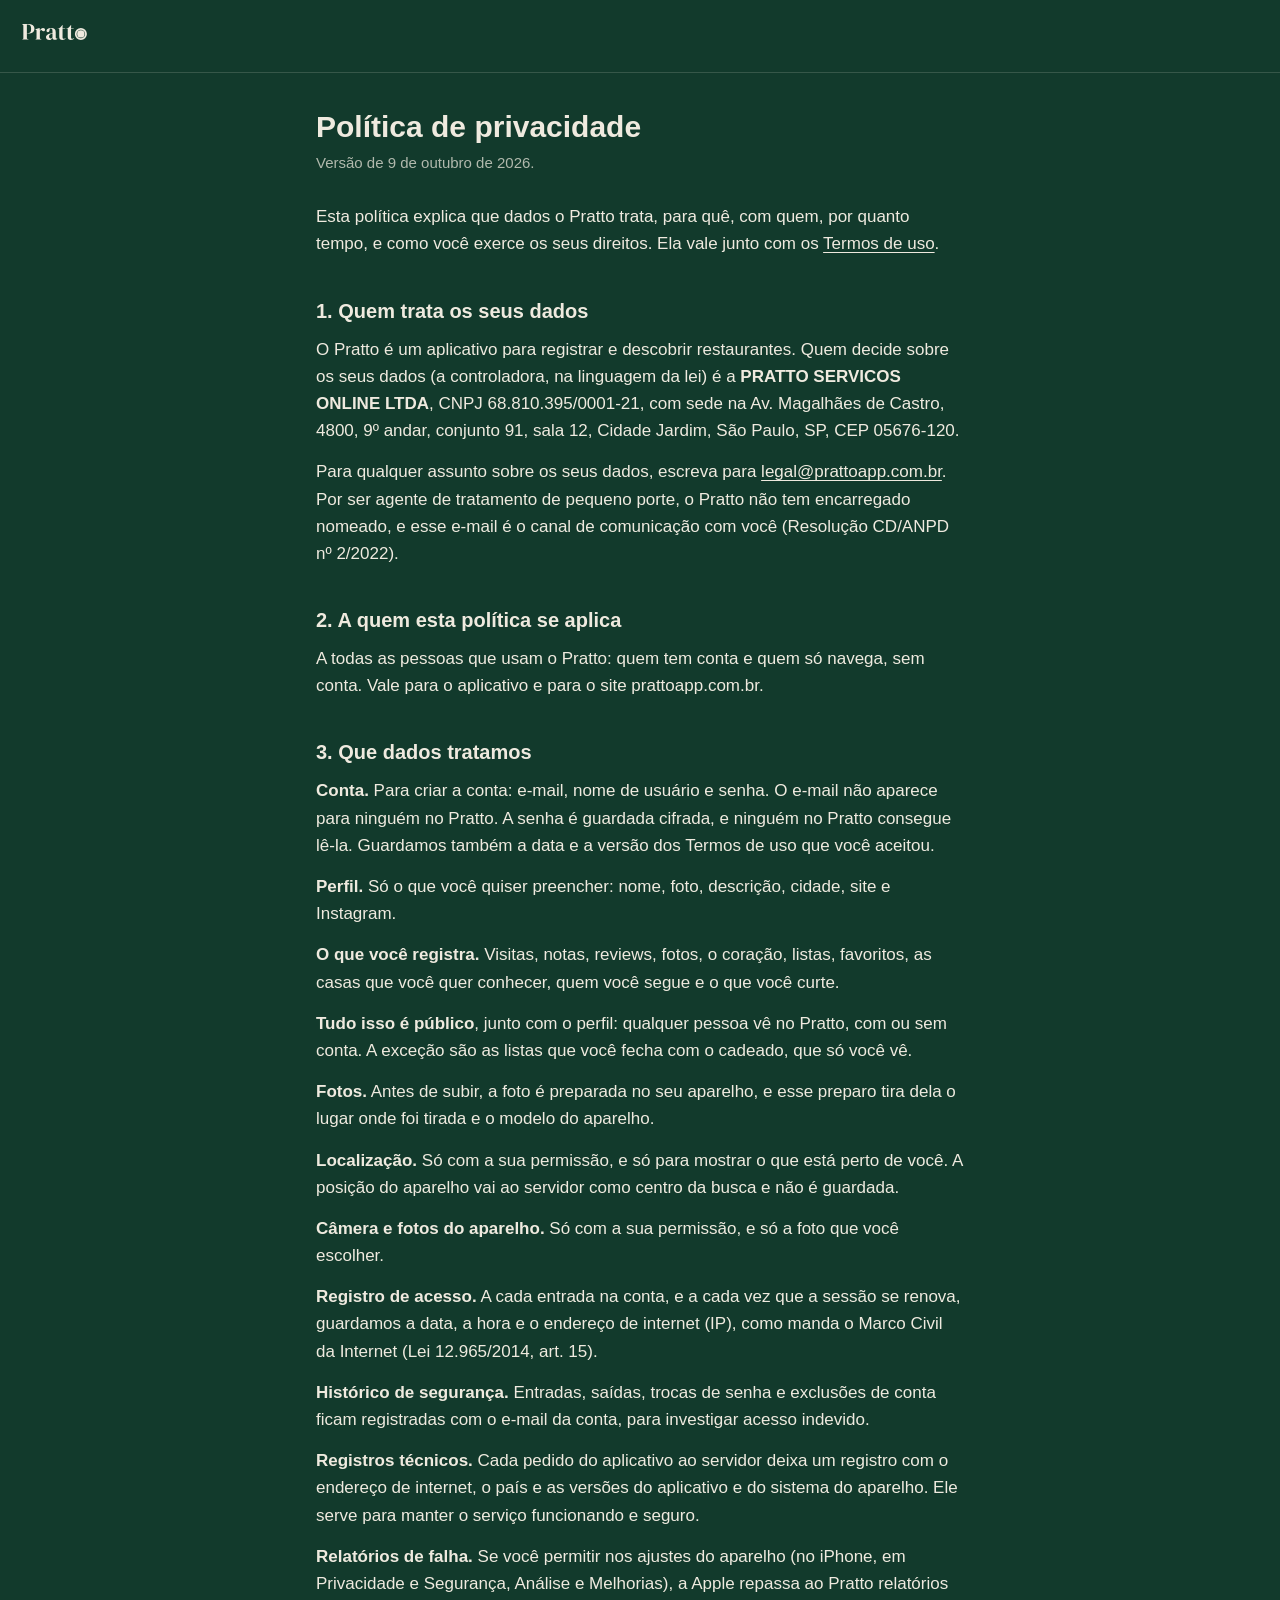
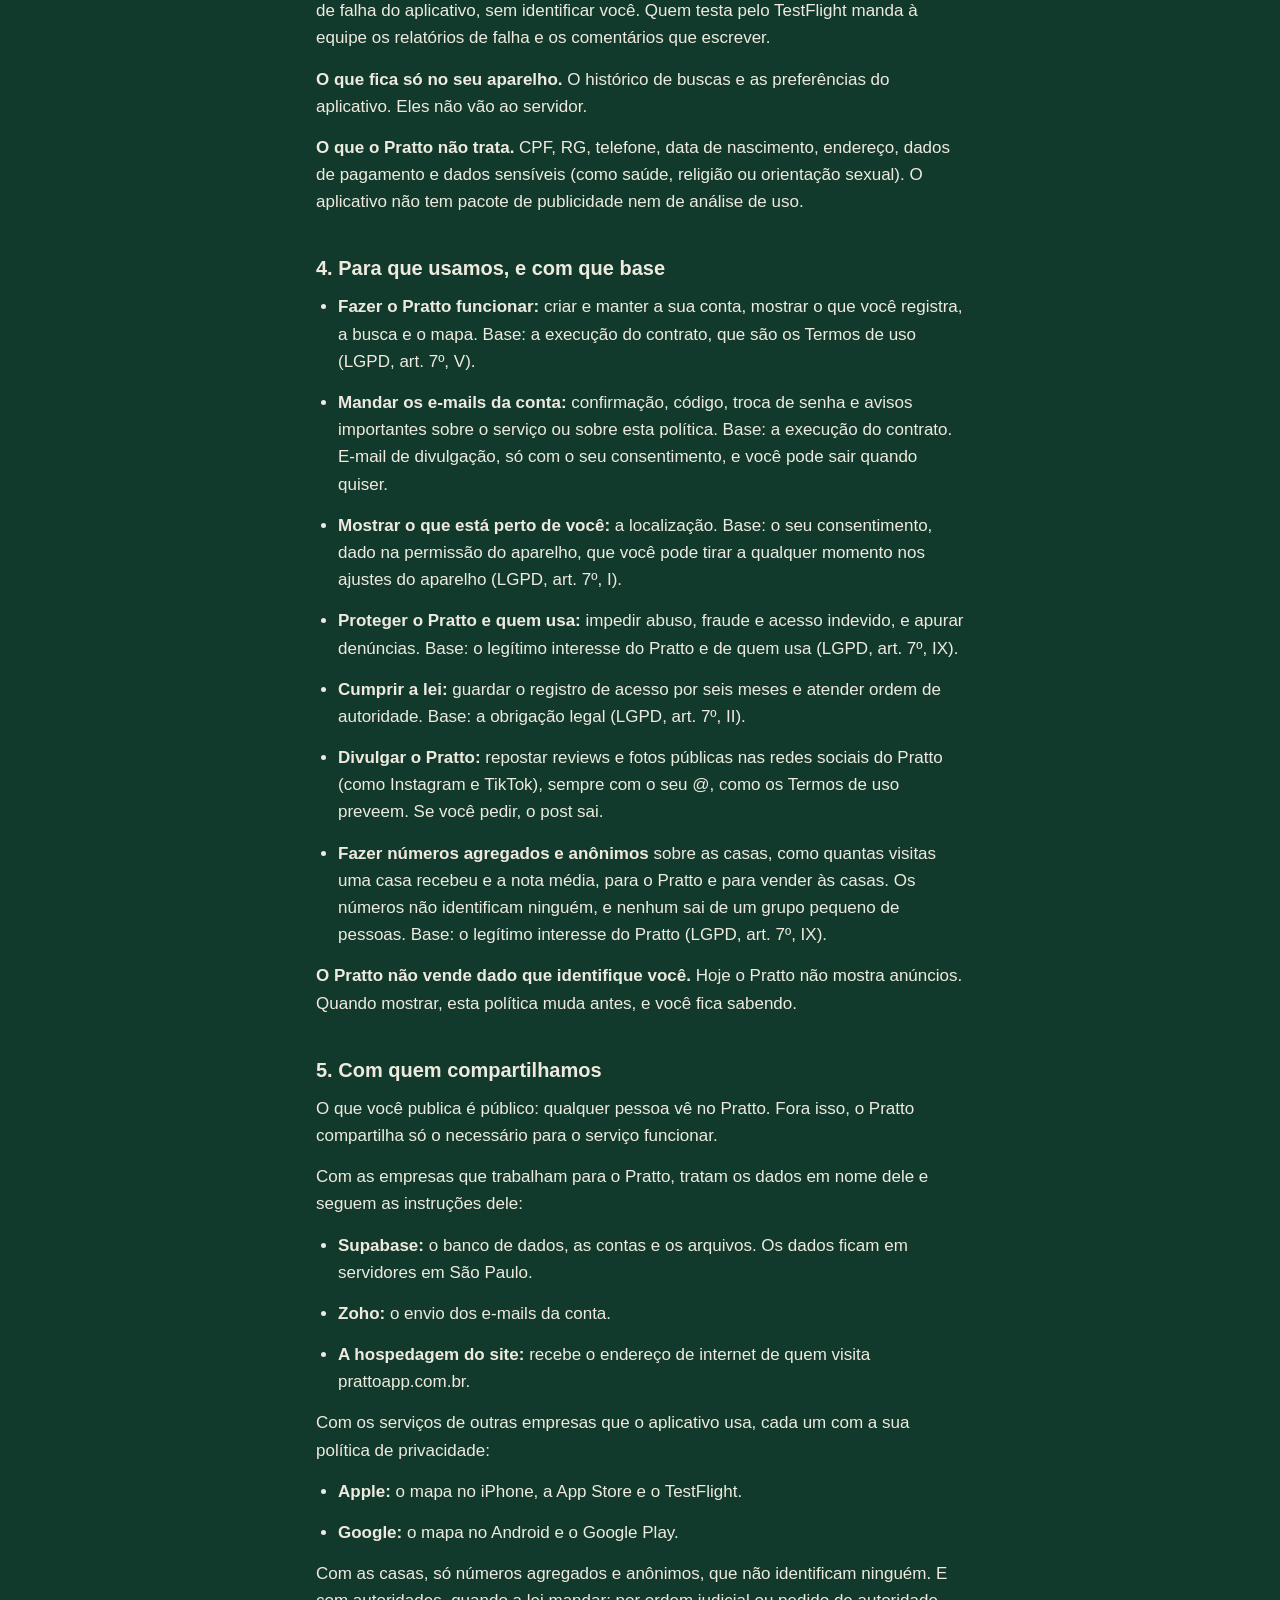
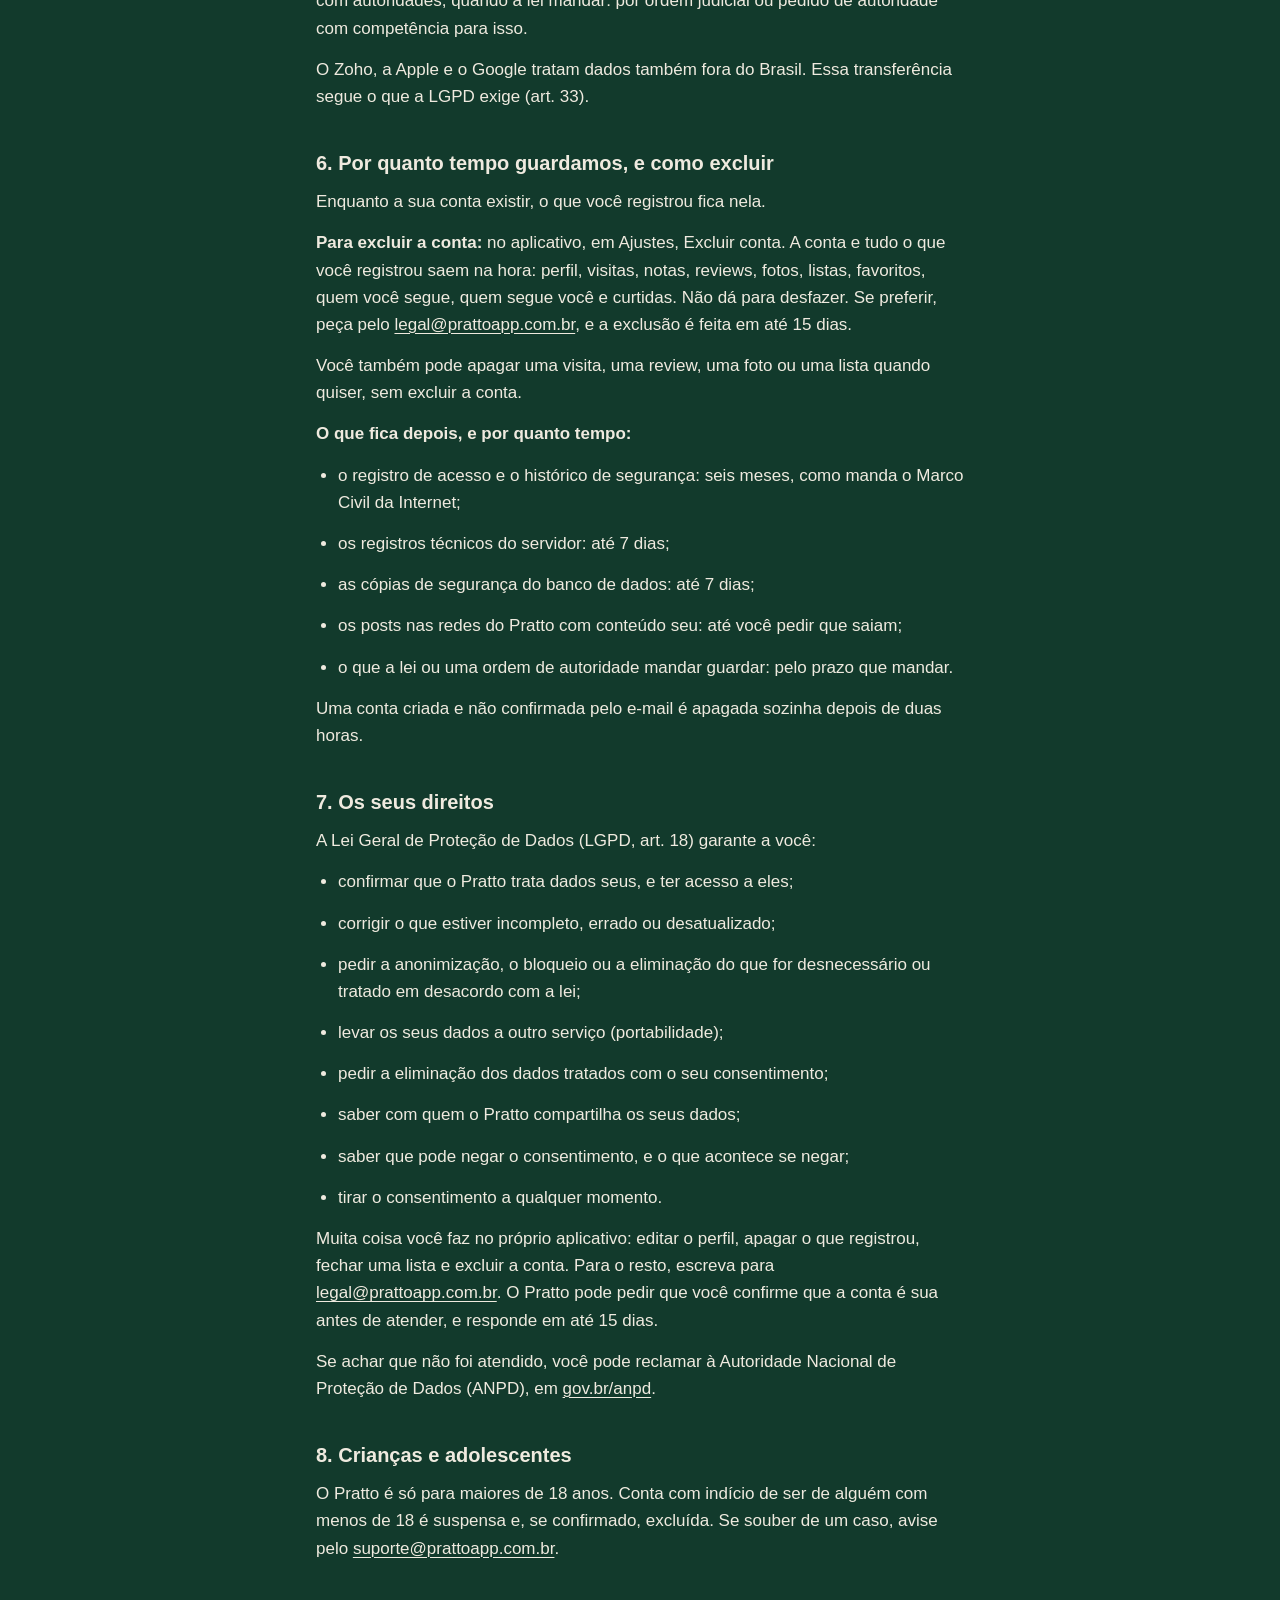
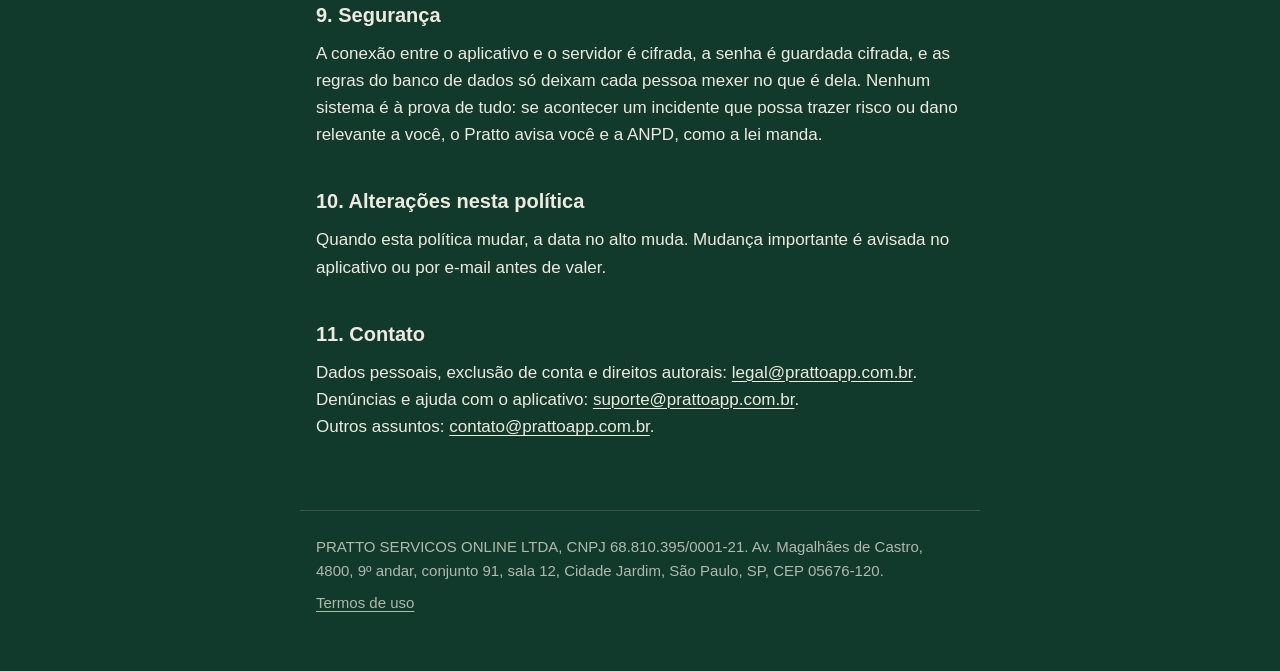
==== privacidade/index.html @ 233cfbfb "Publica o site do Pratto: o início, a política de privacidade e os termos de uso" ====
<!doctype html>
<html lang="pt-BR">
  <head>
    <meta charset="utf-8" />
    <meta name="viewport" content="width=device-width, initial-scale=1" />
    <title>Política de privacidade do Pratto</title>
    <meta name="description" content="Que dados o Pratto trata, para quê, com quem, por quanto tempo, e como você exerce os seus direitos." />
    <meta name="theme-color" content="#123a2c" />
    <link rel="icon" href="/icone.svg" type="image/svg+xml" />
    <link rel="apple-touch-icon" href="/icone-180.png" />
    <link rel="stylesheet" href="/estilo.css" />
  </head>
  <body>
    <header class="topo">
      <a href="/"><img src="/marca.svg" alt="Pratto" width="520" height="190" /></a>
    </header>

    <main class="texto">
      <h1>Política de privacidade</h1>
      <p class="versao">Versão de 9 de outubro de 2026.</p>

      <p>
        Esta política explica que dados o Pratto trata, para quê, com quem, por quanto tempo, e como você exerce os
        seus direitos. Ela vale junto com os <a href="/termos/">Termos de uso</a>.
      </p>

      <h2>1. Quem trata os seus dados</h2>
      <p>
        O Pratto é um aplicativo para registrar e descobrir restaurantes. Quem decide sobre os seus dados (a
        controladora, na linguagem da lei) é a <strong>PRATTO SERVICOS ONLINE LTDA</strong>, CNPJ 68.810.395/0001-21,
        com sede na Av. Magalhães de Castro, 4800, 9º andar, conjunto 91, sala 12, Cidade Jardim, São Paulo, SP, CEP
        05676-120.
      </p>
      <p>
        Para qualquer assunto sobre os seus dados, escreva para
        <a href="mailto:legal@prattoapp.com.br">legal@prattoapp.com.br</a>. Por ser agente de tratamento
        de pequeno porte, o Pratto não tem encarregado nomeado, e esse e-mail é o canal de comunicação com você
        (Resolução CD/ANPD nº 2/2022).
      </p>

      <h2>2. A quem esta política se aplica</h2>
      <p>
        A todas as pessoas que usam o Pratto: quem tem conta e quem só navega, sem conta. Vale para o aplicativo e
        para o site prattoapp.com.br.
      </p>

      <h2>3. Que dados tratamos</h2>
      <p>
        <strong>Conta.</strong> Para criar a conta: e-mail, nome de usuário e senha. O e-mail não aparece para ninguém
        no Pratto. A senha é guardada cifrada, e ninguém no Pratto consegue lê-la. Guardamos também a data e a versão
        dos Termos de uso que você aceitou.
      </p>
      <p>
        <strong>Perfil.</strong> Só o que você quiser preencher: nome, foto, descrição, cidade, site e Instagram.
      </p>
      <p>
        <strong>O que você registra.</strong> Visitas, notas, reviews, fotos, o coração, listas, favoritos, as casas
        que você quer conhecer, quem você segue e o que você curte.
      </p>
      <p>
        <strong>Tudo isso é público</strong>, junto com o perfil: qualquer pessoa vê no Pratto, com ou sem conta. A
        exceção são as listas que você fecha com o cadeado, que só você vê.
      </p>
      <p>
        <strong>Fotos.</strong> Antes de subir, a foto é preparada no seu aparelho, e esse preparo tira dela o lugar
        onde foi tirada e o modelo do aparelho.
      </p>
      <p>
        <strong>Localização.</strong> Só com a sua permissão, e só para mostrar o que está perto de você. A posição do
        aparelho vai ao servidor como centro da busca e não é guardada.
      </p>
      <p>
        <strong>Câmera e fotos do aparelho.</strong> Só com a sua permissão, e só a foto que você escolher.
      </p>
      <p>
        <strong>Registro de acesso.</strong> A cada entrada na conta, e a cada vez que a sessão se renova, guardamos a
        data, a hora e o endereço de internet (IP), como manda o Marco Civil da Internet (Lei 12.965/2014, art. 15).
      </p>
      <p>
        <strong>Histórico de segurança.</strong> Entradas, saídas, trocas de senha e exclusões de conta ficam
        registradas com o e-mail da conta, para investigar acesso indevido.
      </p>
      <p>
        <strong>Registros técnicos.</strong> Cada pedido do aplicativo ao servidor deixa um registro com o endereço de
        internet, o país e as versões do aplicativo e do sistema do aparelho. Ele serve para manter o serviço
        funcionando e seguro.
      </p>
      <p>
        <strong>Relatórios de falha.</strong> Se você permitir nos ajustes do aparelho (no iPhone, em Privacidade e
        Segurança, Análise e Melhorias), a Apple repassa ao Pratto relatórios de falha do aplicativo, sem identificar
        você. Quem testa pelo TestFlight manda à equipe os relatórios de falha e os comentários que escrever.
      </p>
      <p>
        <strong>O que fica só no seu aparelho.</strong> O histórico de buscas e as preferências do aplicativo. Eles
        não vão ao servidor.
      </p>
      <p>
        <strong>O que o Pratto não trata.</strong> CPF, RG, telefone, data de nascimento, endereço, dados de pagamento e
        dados sensíveis (como saúde, religião ou orientação sexual). O aplicativo não tem pacote de publicidade nem de
        análise de uso.
      </p>

      <h2>4. Para que usamos, e com que base</h2>
      <ul>
        <li>
          <strong>Fazer o Pratto funcionar:</strong> criar e manter a sua conta, mostrar o que você registra, a busca
          e o mapa. Base: a execução do contrato, que são os Termos de uso (LGPD, art. 7º, V).
        </li>
        <li>
          <strong>Mandar os e-mails da conta:</strong> confirmação, código, troca de senha e avisos importantes sobre
          o serviço ou sobre esta política. Base: a execução do contrato. E-mail de divulgação, só com o seu
          consentimento, e você pode sair quando quiser.
        </li>
        <li>
          <strong>Mostrar o que está perto de você:</strong> a localização. Base: o seu consentimento, dado na
          permissão do aparelho, que você pode tirar a qualquer momento nos ajustes do aparelho (LGPD, art. 7º, I).
        </li>
        <li>
          <strong>Proteger o Pratto e quem usa:</strong> impedir abuso, fraude e acesso indevido, e apurar denúncias.
          Base: o legítimo interesse do Pratto e de quem usa (LGPD, art. 7º, IX).
        </li>
        <li>
          <strong>Cumprir a lei:</strong> guardar o registro de acesso por seis meses e atender ordem de autoridade.
          Base: a obrigação legal (LGPD, art. 7º, II).
        </li>
        <li>
          <strong>Divulgar o Pratto:</strong> repostar reviews e fotos públicas nas redes sociais do Pratto (como
          Instagram e TikTok), sempre com o seu @, como os Termos de uso preveem. Se você pedir, o post sai.
        </li>
        <li>
          <strong>Fazer números agregados e anônimos</strong> sobre as casas, como quantas visitas uma casa recebeu e
          a nota média, para o Pratto e para vender às casas. Os números não identificam ninguém, e nenhum sai de um
          grupo pequeno de pessoas. Base: o legítimo interesse do Pratto (LGPD, art. 7º, IX).
        </li>
      </ul>
      <p>
        <strong>O Pratto não vende dado que identifique você.</strong> Hoje o Pratto não mostra anúncios. Quando
        mostrar, esta política muda antes, e você fica sabendo.
      </p>

      <h2>5. Com quem compartilhamos</h2>
      <p>
        O que você publica é público: qualquer pessoa vê no Pratto. Fora isso, o Pratto compartilha só o necessário
        para o serviço funcionar.
      </p>
      <p>Com as empresas que trabalham para o Pratto, tratam os dados em nome dele e seguem as instruções dele:</p>
      <ul>
        <li><strong>Supabase:</strong> o banco de dados, as contas e os arquivos. Os dados ficam em servidores em São Paulo.</li>
        <li><strong>Zoho:</strong> o envio dos e-mails da conta.</li>
        <li><strong>A hospedagem do site:</strong> recebe o endereço de internet de quem visita prattoapp.com.br.</li>
      </ul>
      <p>Com os serviços de outras empresas que o aplicativo usa, cada um com a sua política de privacidade:</p>
      <ul>
        <li><strong>Apple:</strong> o mapa no iPhone, a App Store e o TestFlight.</li>
        <li><strong>Google:</strong> o mapa no Android e o Google Play.</li>
      </ul>
      <p>
        Com as casas, só números agregados e anônimos, que não identificam ninguém. E com autoridades, quando a lei
        mandar: por ordem judicial ou pedido de autoridade com competência para isso.
      </p>
      <p>
        O Zoho, a Apple e o Google tratam dados também fora do Brasil. Essa transferência segue o que a LGPD exige
        (art. 33).
      </p>

      <h2>6. Por quanto tempo guardamos, e como excluir</h2>
      <p>Enquanto a sua conta existir, o que você registrou fica nela.</p>
      <p>
        <strong>Para excluir a conta:</strong> no aplicativo, em Ajustes, Excluir conta. A conta e tudo o que você
        registrou saem na hora: perfil, visitas, notas, reviews, fotos, listas, favoritos, quem você segue, quem segue
        você e curtidas. Não dá para desfazer. Se preferir, peça pelo
        <a href="mailto:legal@prattoapp.com.br">legal@prattoapp.com.br</a>, e a exclusão é feita em até 15
        dias.
      </p>
      <p>Você também pode apagar uma visita, uma review, uma foto ou uma lista quando quiser, sem excluir a conta.</p>
      <p><strong>O que fica depois, e por quanto tempo:</strong></p>
      <ul>
        <li>o registro de acesso e o histórico de segurança: seis meses, como manda o Marco Civil da Internet;</li>
        <li>os registros técnicos do servidor: até 7 dias;</li>
        <li>as cópias de segurança do banco de dados: até 7 dias;</li>
        <li>os posts nas redes do Pratto com conteúdo seu: até você pedir que saiam;</li>
        <li>o que a lei ou uma ordem de autoridade mandar guardar: pelo prazo que mandar.</li>
      </ul>
      <p>Uma conta criada e não confirmada pelo e-mail é apagada sozinha depois de duas horas.</p>

      <h2>7. Os seus direitos</h2>
      <p>A Lei Geral de Proteção de Dados (LGPD, art. 18) garante a você:</p>
      <ul>
        <li>confirmar que o Pratto trata dados seus, e ter acesso a eles;</li>
        <li>corrigir o que estiver incompleto, errado ou desatualizado;</li>
        <li>pedir a anonimização, o bloqueio ou a eliminação do que for desnecessário ou tratado em desacordo com a lei;</li>
        <li>levar os seus dados a outro serviço (portabilidade);</li>
        <li>pedir a eliminação dos dados tratados com o seu consentimento;</li>
        <li>saber com quem o Pratto compartilha os seus dados;</li>
        <li>saber que pode negar o consentimento, e o que acontece se negar;</li>
        <li>tirar o consentimento a qualquer momento.</li>
      </ul>
      <p>
        Muita coisa você faz no próprio aplicativo: editar o perfil, apagar o que registrou, fechar uma lista e excluir
        a conta. Para o resto, escreva para
        <a href="mailto:legal@prattoapp.com.br">legal@prattoapp.com.br</a>. O Pratto pode pedir que você
        confirme que a conta é sua antes de atender, e responde em até 15 dias.
      </p>
      <p>
        Se achar que não foi atendido, você pode reclamar à Autoridade Nacional de Proteção de Dados (ANPD), em
        <a href="https://www.gov.br/anpd">gov.br/anpd</a>.
      </p>

      <h2>8. Crianças e adolescentes</h2>
      <p>
        O Pratto é só para maiores de 18 anos. Conta com indício de ser de alguém com menos de 18 é suspensa e, se
        confirmado, excluída. Se souber de um caso, avise pelo
        <a href="mailto:suporte@prattoapp.com.br">suporte@prattoapp.com.br</a>.
      </p>

      <h2>9. Segurança</h2>
      <p>
        A conexão entre o aplicativo e o servidor é cifrada, a senha é guardada cifrada, e as regras do banco de dados
        só deixam cada pessoa mexer no que é dela. Nenhum sistema é à prova de tudo: se acontecer um incidente que
        possa trazer risco ou dano relevante a você, o Pratto avisa você e a ANPD, como a lei manda.
      </p>

      <h2>10. Alterações nesta política</h2>
      <p>
        Quando esta política mudar, a data no alto muda. Mudança importante é avisada no aplicativo ou por e-mail
        antes de valer.
      </p>

      <h2>11. Contato</h2>
      <p>
        Dados pessoais, exclusão de conta e direitos autorais:
        <a href="mailto:legal@prattoapp.com.br">legal@prattoapp.com.br</a>.<br />
        Denúncias e ajuda com o aplicativo: <a href="mailto:suporte@prattoapp.com.br">suporte@prattoapp.com.br</a>.<br />
        Outros assuntos: <a href="mailto:contato@prattoapp.com.br">contato@prattoapp.com.br</a>.
      </p>
    </main>

    <footer class="pe">
      <p>
        PRATTO SERVICOS ONLINE LTDA, CNPJ 68.810.395/0001-21. Av. Magalhães de Castro, 4800, 9º andar, conjunto 91,
        sala 12, Cidade Jardim, São Paulo, SP, CEP 05676-120.
      </p>
      <p><a href="/termos/">Termos de uso</a></p>
    </footer>
  </body>
</html>
---- estilo.css ----
/*
 * O SITE MÍNIMO DO PRATTO, desde 09/10: o início com "Em breve", a política
 * de privacidade e os termos de uso, que são os links que o app já mostra
 * (`lib/termos.ts`). Ele, às 10:23: "OK, faça, depois vamos fazer um
 * caprichado quando formos lançar".
 *
 * A CARA É A DA ABERTURA DO APP: o verde da marca no fundo, o creme no texto e
 * no logo, e a fonte do sistema, a mesma do app (`a-familia-de-texto-do-app`).
 * Creme sobre o verde dá 10:1, folga para texto corrido.
 */
:root {
  color-scheme: dark;
  --verde: #123a2c;
  --creme: #efeadf;
  --creme-suave: rgba(239, 234, 223, 0.72);
  --fio: rgba(239, 234, 223, 0.16);
}

* {
  box-sizing: border-box;
}

html {
  -webkit-text-size-adjust: 100%;
}

body {
  margin: 0;
  background: var(--verde);
  color: var(--creme);
  font: 17px/1.6 -apple-system, BlinkMacSystemFont, 'Segoe UI', Roboto, Helvetica, Arial, sans-serif;
}

a {
  color: inherit;
  text-decoration-thickness: 1px;
  text-underline-offset: 3px;
}

/* O topo das páginas de texto: só o logo, que leva ao início. */
.topo {
  padding: 18px 16px;
  border-bottom: 1px solid var(--fio);
}

.topo a {
  display: inline-block;
}

.topo img {
  display: block;
  width: auto;
  height: 28px;
}

.texto {
  max-width: 680px;
  margin: 0 auto;
  padding: 36px 16px 56px;
}

h1 {
  margin: 0 0 6px;
  font-size: 30px;
  line-height: 1.2;
}

.versao {
  margin: 0 0 28px;
  color: var(--creme-suave);
  font-size: 15px;
}

h2 {
  margin: 40px 0 12px;
  font-size: 20px;
  line-height: 1.3;
}

p,
li {
  margin: 0 0 14px;
}

ul {
  margin: 0 0 14px;
  padding-left: 22px;
}

.pe {
  max-width: 680px;
  margin: 0 auto;
  padding: 24px 16px 48px;
  border-top: 1px solid var(--fio);
  color: var(--creme-suave);
  font-size: 15px;
}

.pe p {
  margin: 0 0 8px;
}

/* O INÍCIO: o logo no meio da tela, como na abertura do app. */
.inicio {
  display: flex;
  flex-direction: column;
  align-items: center;
  justify-content: center;
  min-height: 100vh;
  min-height: 100svh;
  padding: 32px 16px 96px;
  text-align: center;
}

.inicio img {
  width: min(260px, 68vw);
  height: auto;
}

.inicio .em-breve {
  margin: 28px 0 0;
  font-size: 19px;
}

.inicio nav {
  position: absolute;
  right: 16px;
  bottom: 28px;
  left: 16px;
  color: var(--creme-suave);
  font-size: 15px;
}

.inicio nav a {
  margin: 0 10px;
}
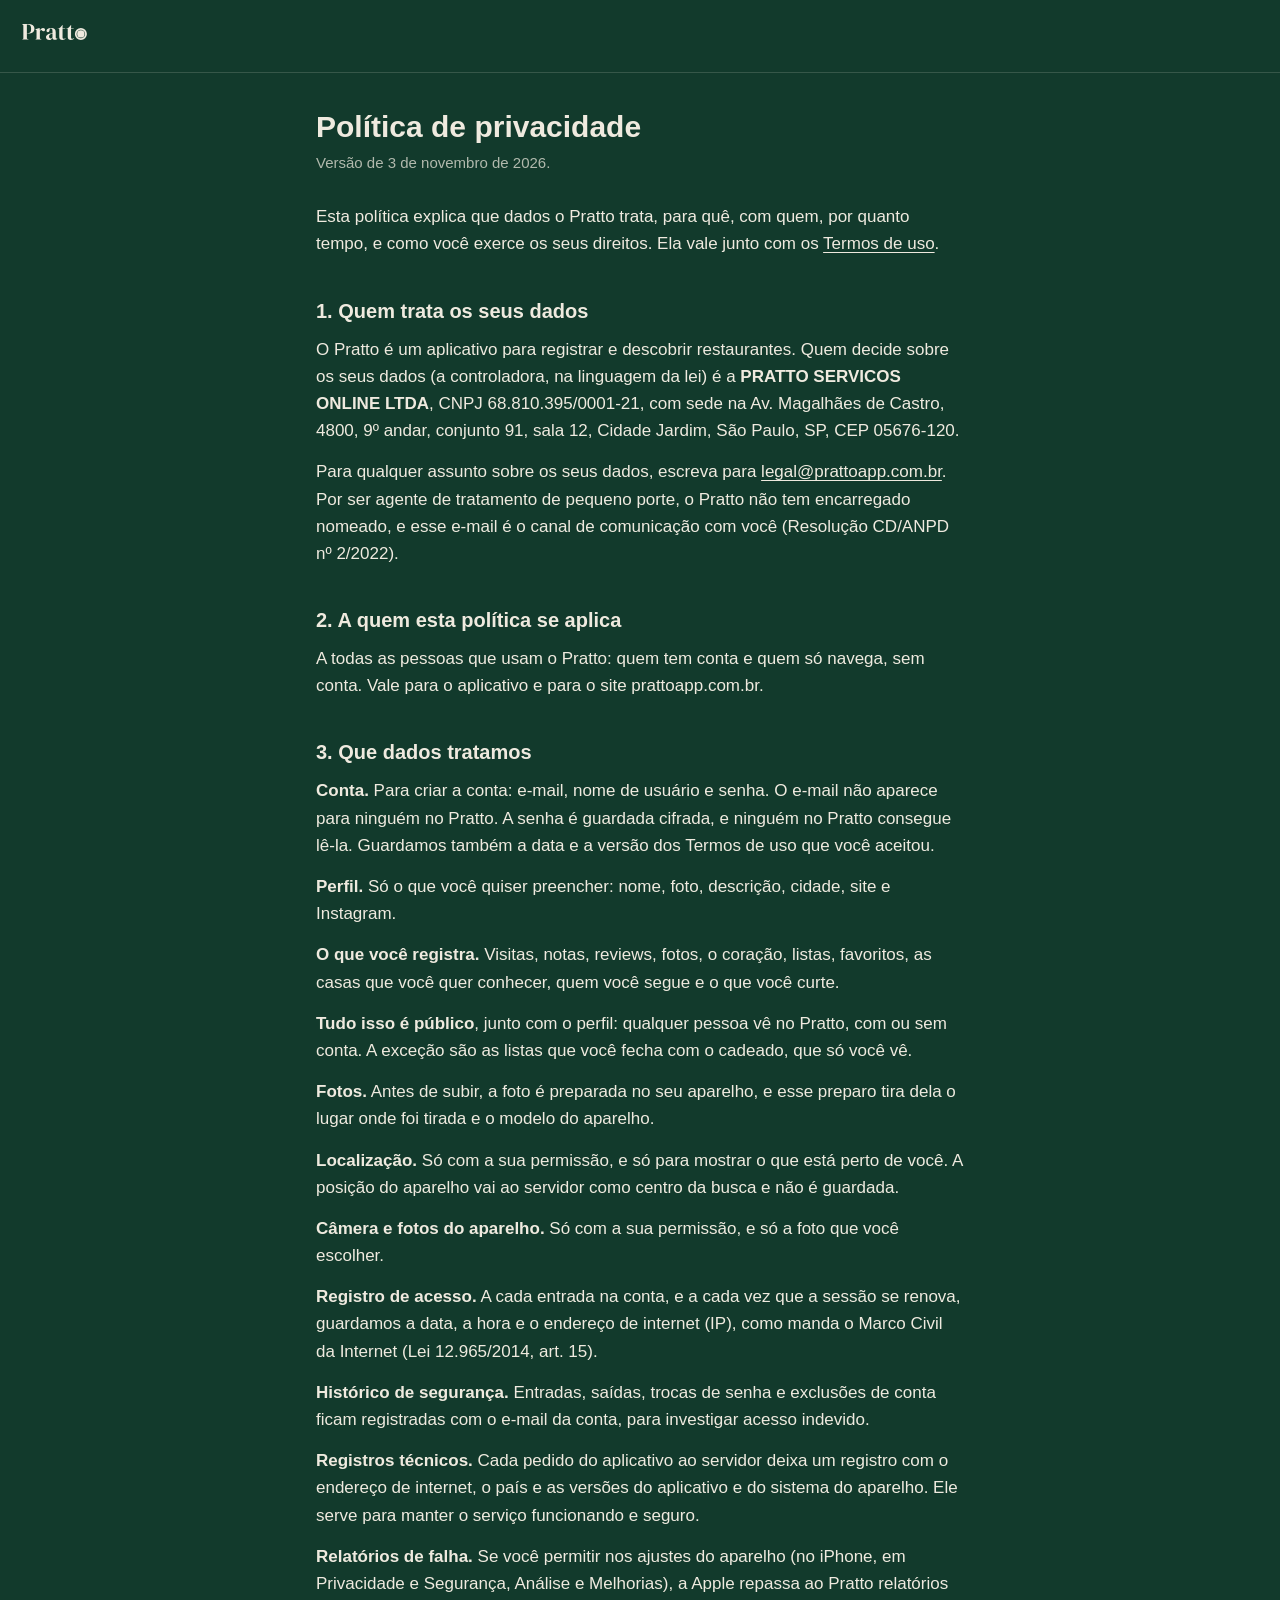
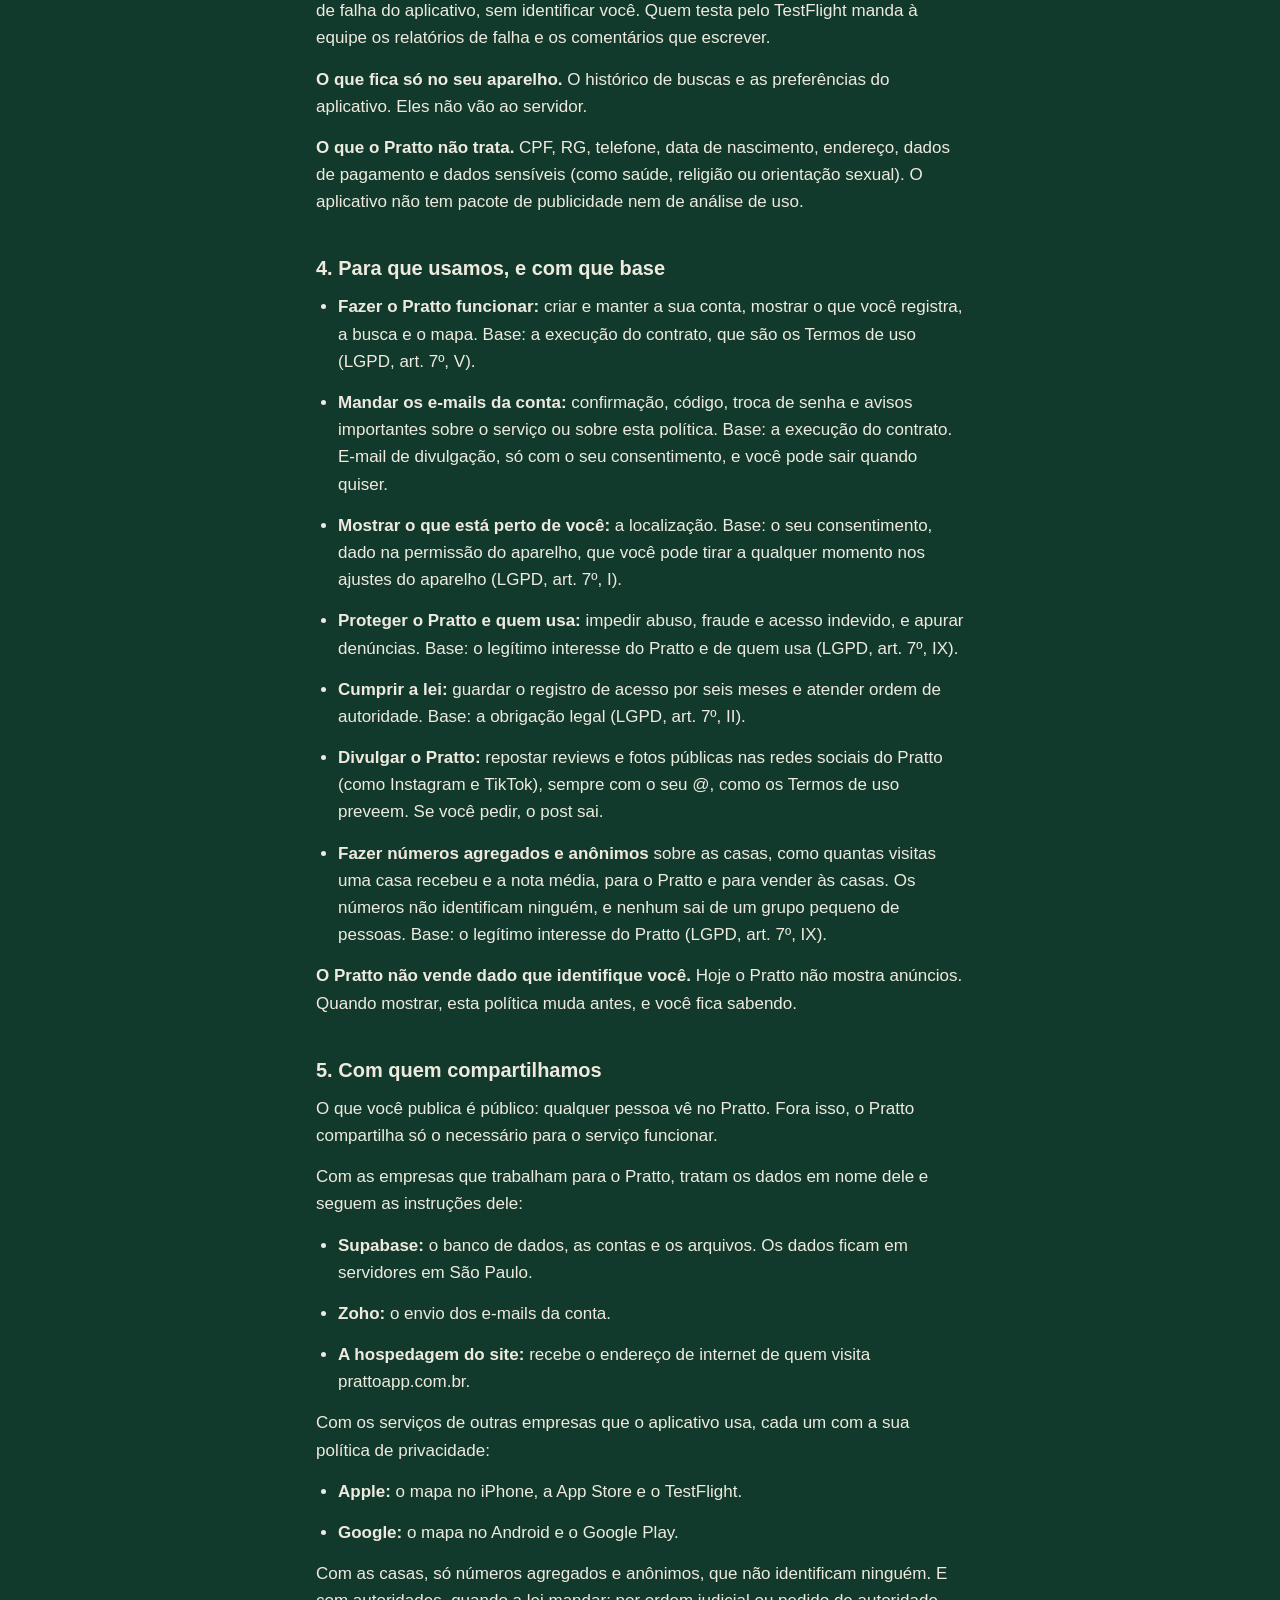
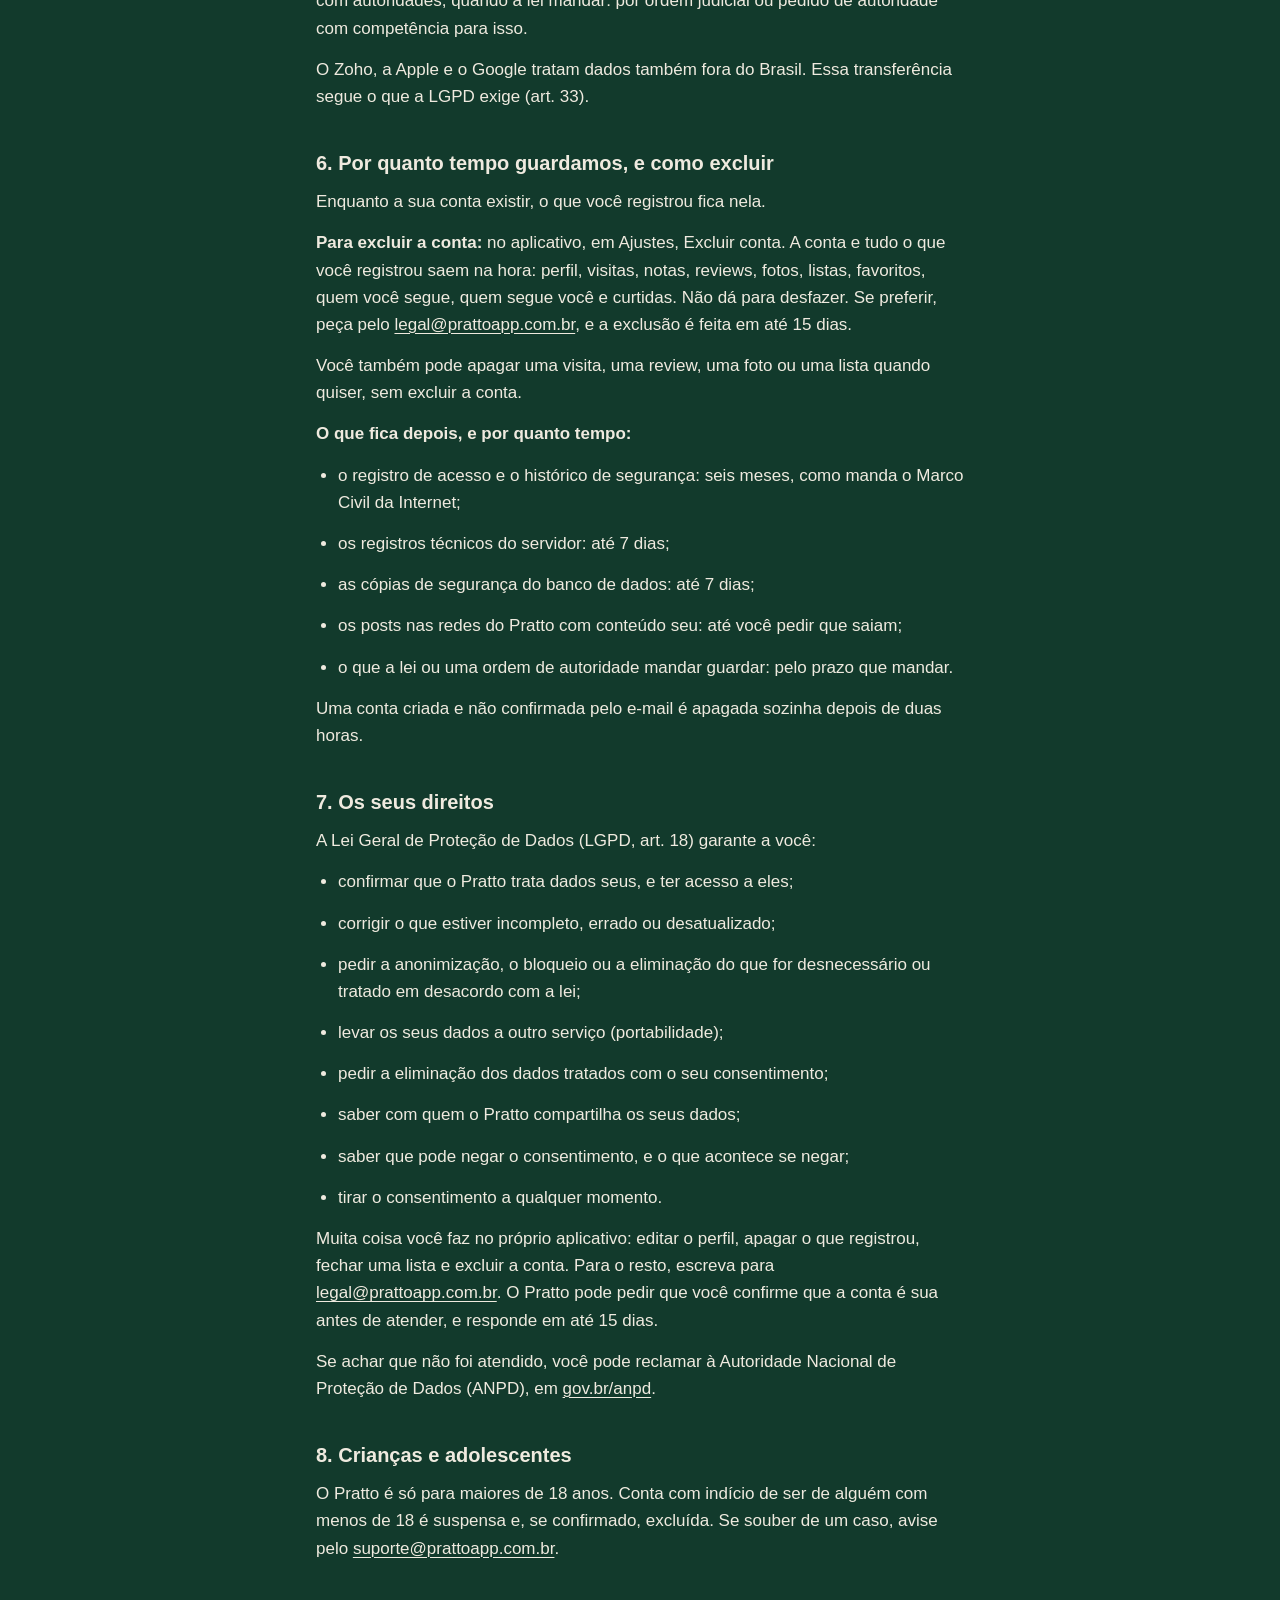
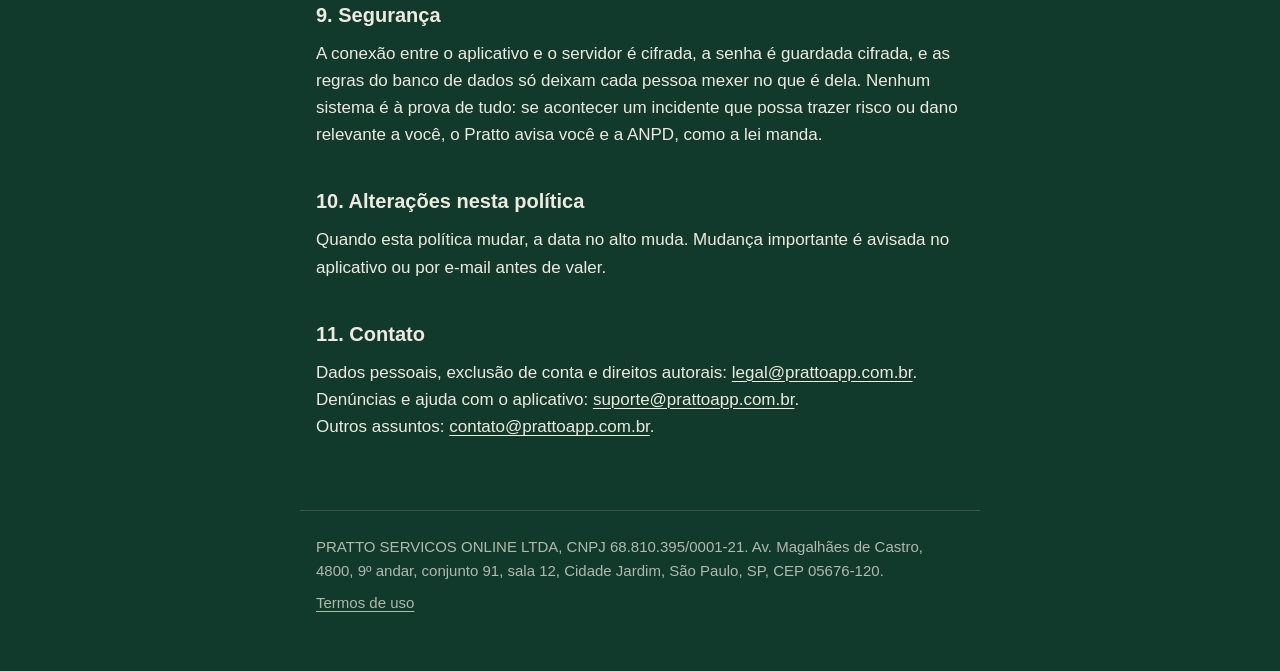
==== commit 21c73a38: "Versão de 3 de novembro de 2026 dos termos e da política" ====
--- a/privacidade/index.html
+++ b/privacidade/index.html
@@ -17,7 +17,7 @@
 
     <main class="texto">
       <h1>Política de privacidade</h1>
-      <p class="versao">Versão de 9 de outubro de 2026.</p>
+      <p class="versao">Versão de 3 de novembro de 2026.</p>
 
       <p>
         Esta política explica que dados o Pratto trata, para quê, com quem, por quanto tempo, e como você exerce os
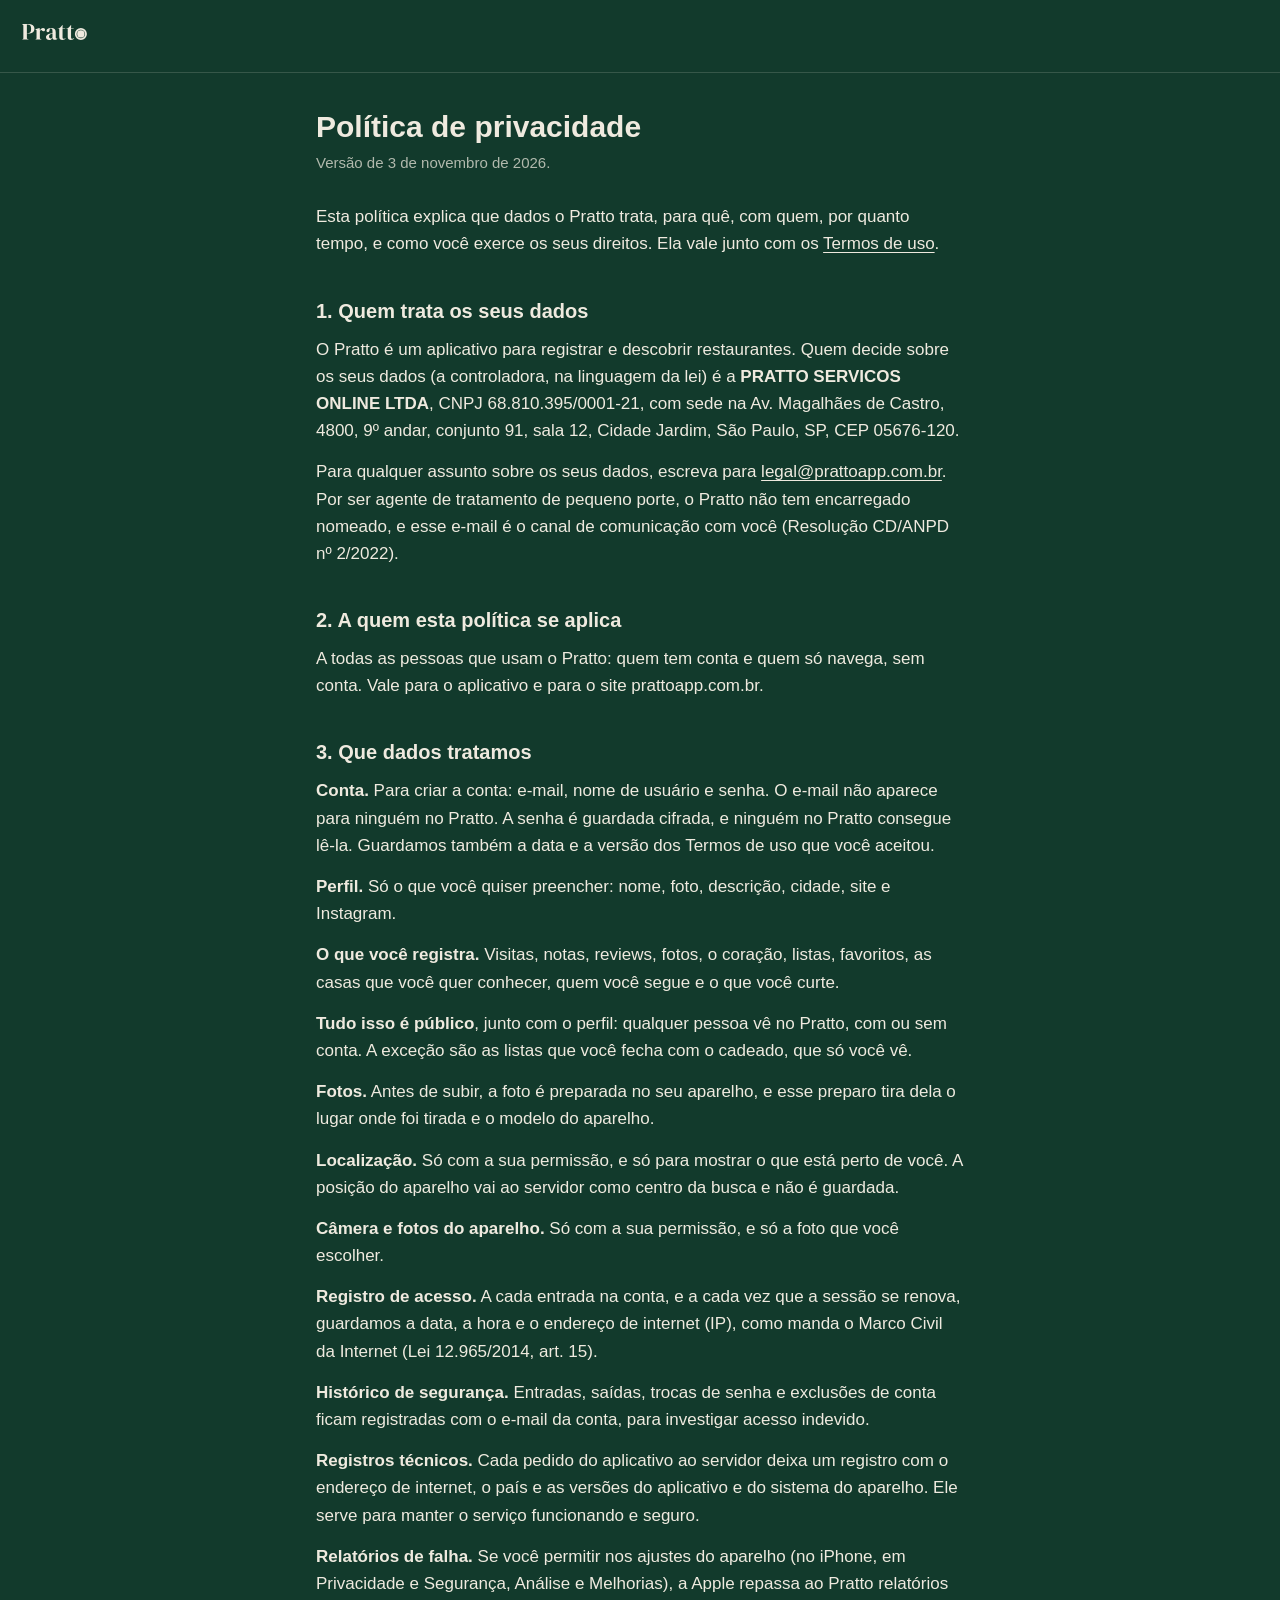
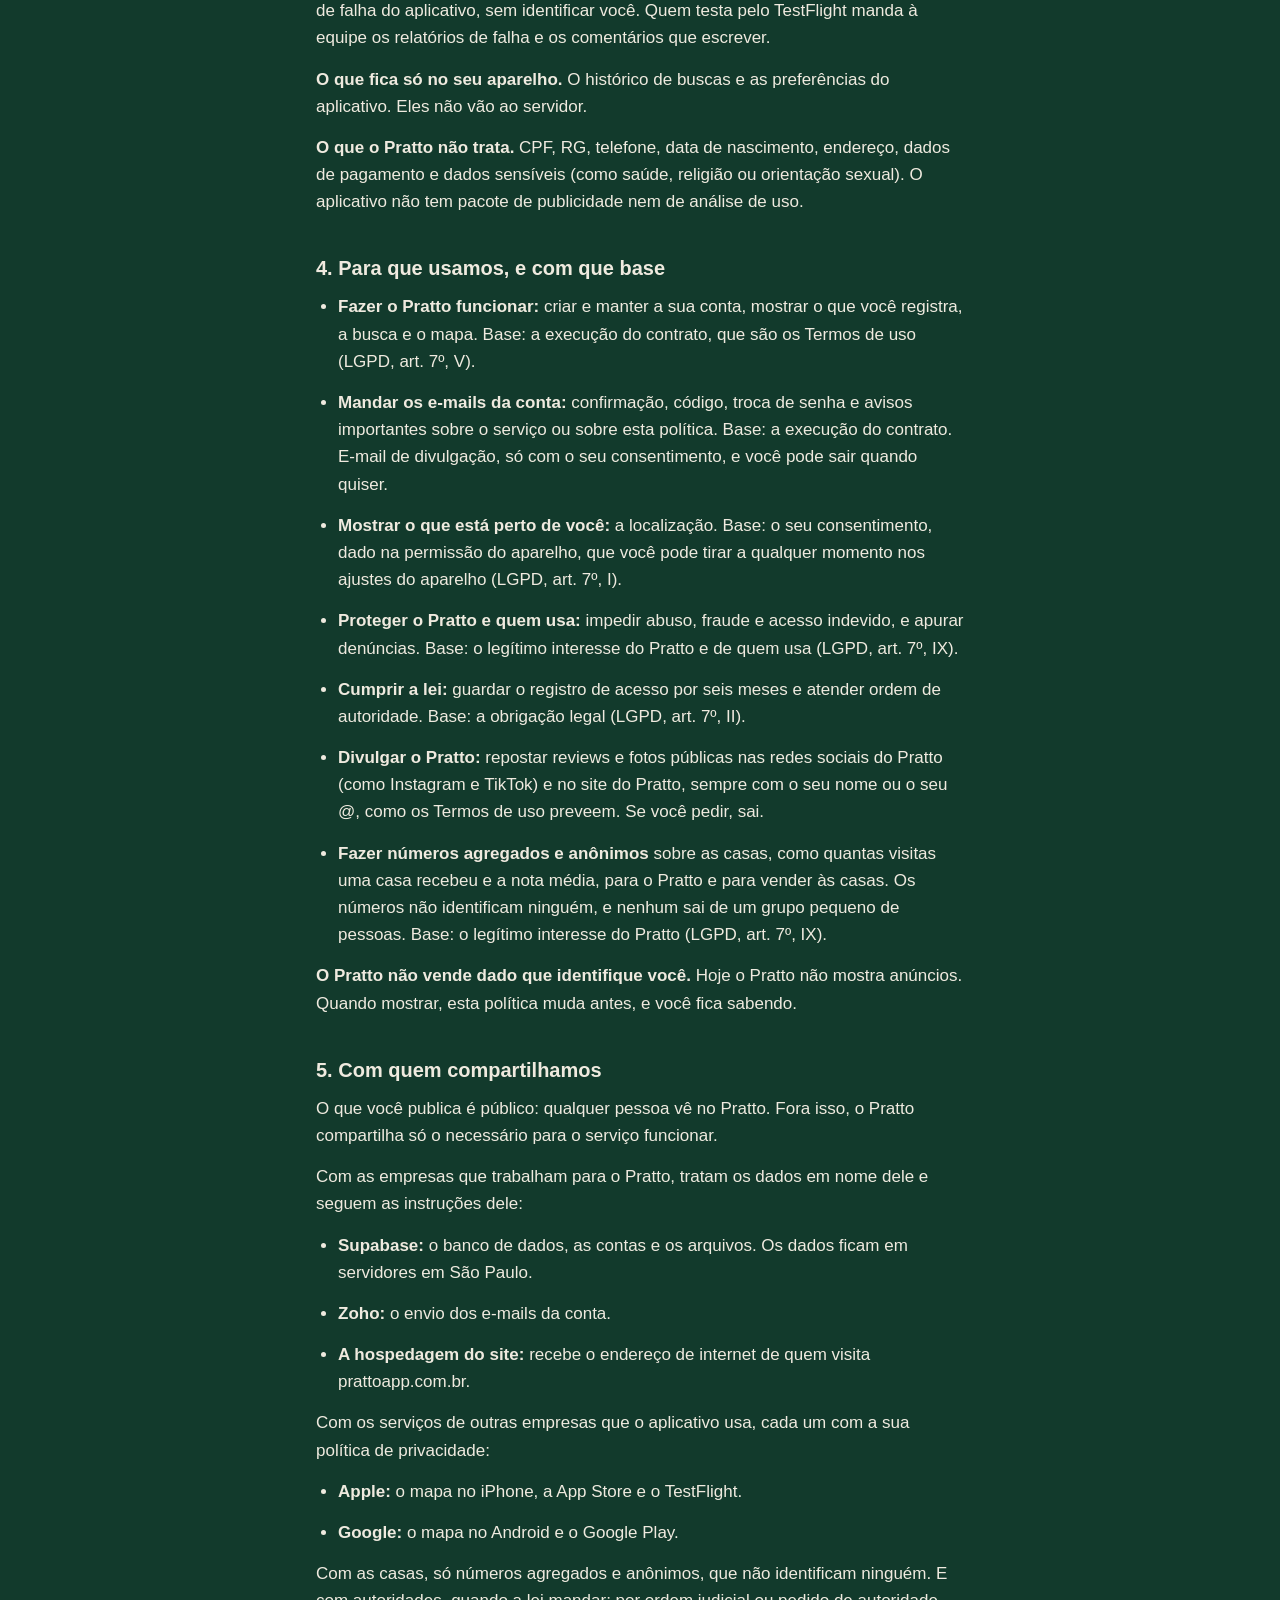
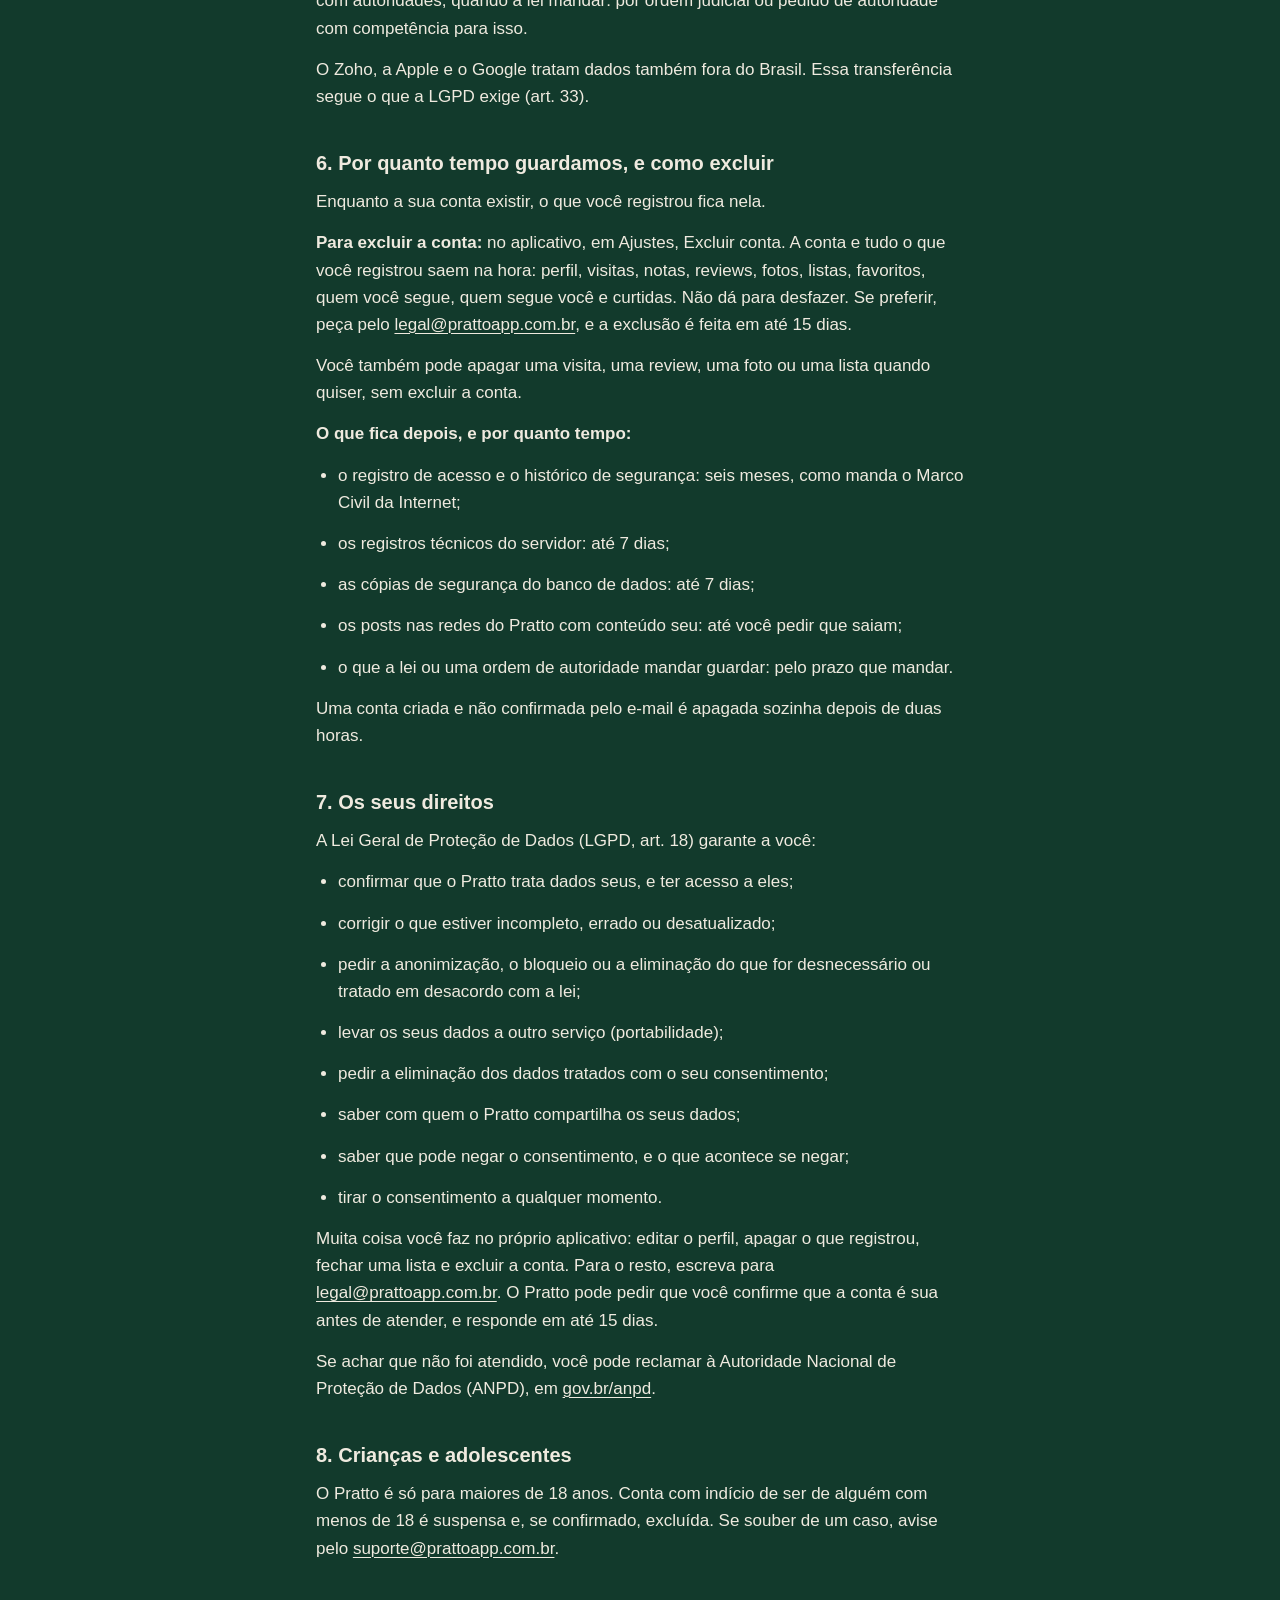
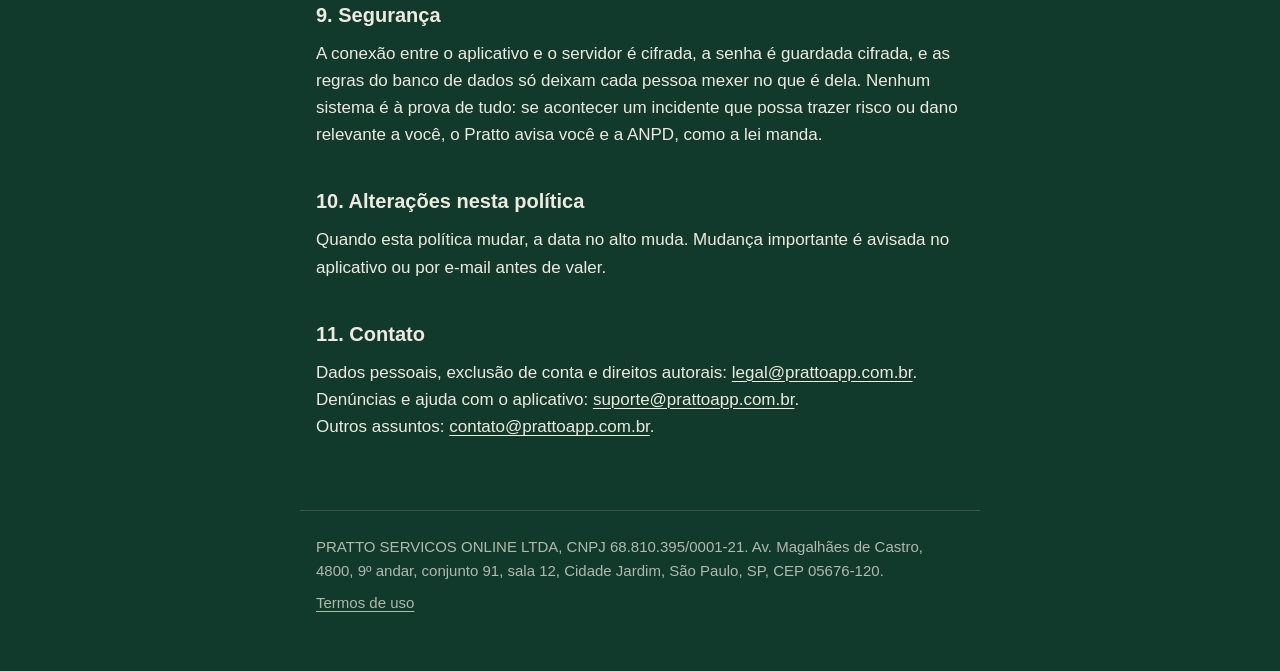
==== commit d0ba2b54: "O site: a página inicial, a página de baixar e os Termos e a Política de 3 de novembro" ====
--- a/privacidade/index.html
+++ b/privacidade/index.html
@@ -125,7 +125,8 @@
         </li>
         <li>
           <strong>Divulgar o Pratto:</strong> repostar reviews e fotos públicas nas redes sociais do Pratto (como
-          Instagram e TikTok), sempre com o seu @, como os Termos de uso preveem. Se você pedir, o post sai.
+          Instagram e TikTok) e no site do Pratto, sempre com o seu nome ou o seu @, como os Termos de uso preveem. Se
+          você pedir, sai.
         </li>
         <li>
           <strong>Fazer números agregados e anônimos</strong> sobre as casas, como quantas visitas uma casa recebeu e
--- a/estilo.css
+++ b/estilo.css
@@ -1,13 +1,3 @@
-/*
- * O SITE MÍNIMO DO PRATTO, desde 09/10: o início com "Em breve", a política
- * de privacidade e os termos de uso, que são os links que o app já mostra
- * (`lib/termos.ts`). Ele, às 10:23: "OK, faça, depois vamos fazer um
- * caprichado quando formos lançar".
- *
- * A CARA É A DA ABERTURA DO APP: o verde da marca no fundo, o creme no texto e
- * no logo, e a fonte do sistema, a mesma do app (`a-familia-de-texto-do-app`).
- * Creme sobre o verde dá 10:1, folga para texto corrido.
- */
 :root {
   color-scheme: dark;
   --verde: #123a2c;
@@ -15,78 +5,63 @@
   --creme-suave: rgba(239, 234, 223, 0.72);
   --fio: rgba(239, 234, 223, 0.16);
 }
-
 * {
   box-sizing: border-box;
 }
-
 html {
   -webkit-text-size-adjust: 100%;
 }
-
 body {
   margin: 0;
   background: var(--verde);
   color: var(--creme);
   font: 17px/1.6 -apple-system, BlinkMacSystemFont, 'Segoe UI', Roboto, Helvetica, Arial, sans-serif;
 }
-
 a {
   color: inherit;
   text-decoration-thickness: 1px;
   text-underline-offset: 3px;
 }
-
-/* O topo das páginas de texto: só o logo, que leva ao início. */
 .topo {
   padding: 18px 16px;
   border-bottom: 1px solid var(--fio);
 }
-
 .topo a {
   display: inline-block;
 }
-
 .topo img {
   display: block;
   width: auto;
   height: 28px;
 }
-
 .texto {
   max-width: 680px;
   margin: 0 auto;
   padding: 36px 16px 56px;
 }
-
 h1 {
   margin: 0 0 6px;
   font-size: 30px;
   line-height: 1.2;
 }
-
 .versao {
   margin: 0 0 28px;
   color: var(--creme-suave);
   font-size: 15px;
 }
-
 h2 {
   margin: 40px 0 12px;
   font-size: 20px;
   line-height: 1.3;
 }
-
 p,
 li {
   margin: 0 0 14px;
 }
-
 ul {
   margin: 0 0 14px;
   padding-left: 22px;
 }
-
 .pe {
   max-width: 680px;
   margin: 0 auto;
@@ -95,42 +70,6 @@
   color: var(--creme-suave);
   font-size: 15px;
 }
-
 .pe p {
   margin: 0 0 8px;
 }
-
-/* O INÍCIO: o logo no meio da tela, como na abertura do app. */
-.inicio {
-  display: flex;
-  flex-direction: column;
-  align-items: center;
-  justify-content: center;
-  min-height: 100vh;
-  min-height: 100svh;
-  padding: 32px 16px 96px;
-  text-align: center;
-}
-
-.inicio img {
-  width: min(260px, 68vw);
-  height: auto;
-}
-
-.inicio .em-breve {
-  margin: 28px 0 0;
-  font-size: 19px;
-}
-
-.inicio nav {
-  position: absolute;
-  right: 16px;
-  bottom: 28px;
-  left: 16px;
-  color: var(--creme-suave);
-  font-size: 15px;
-}
-
-.inicio nav a {
-  margin: 0 10px;
-}
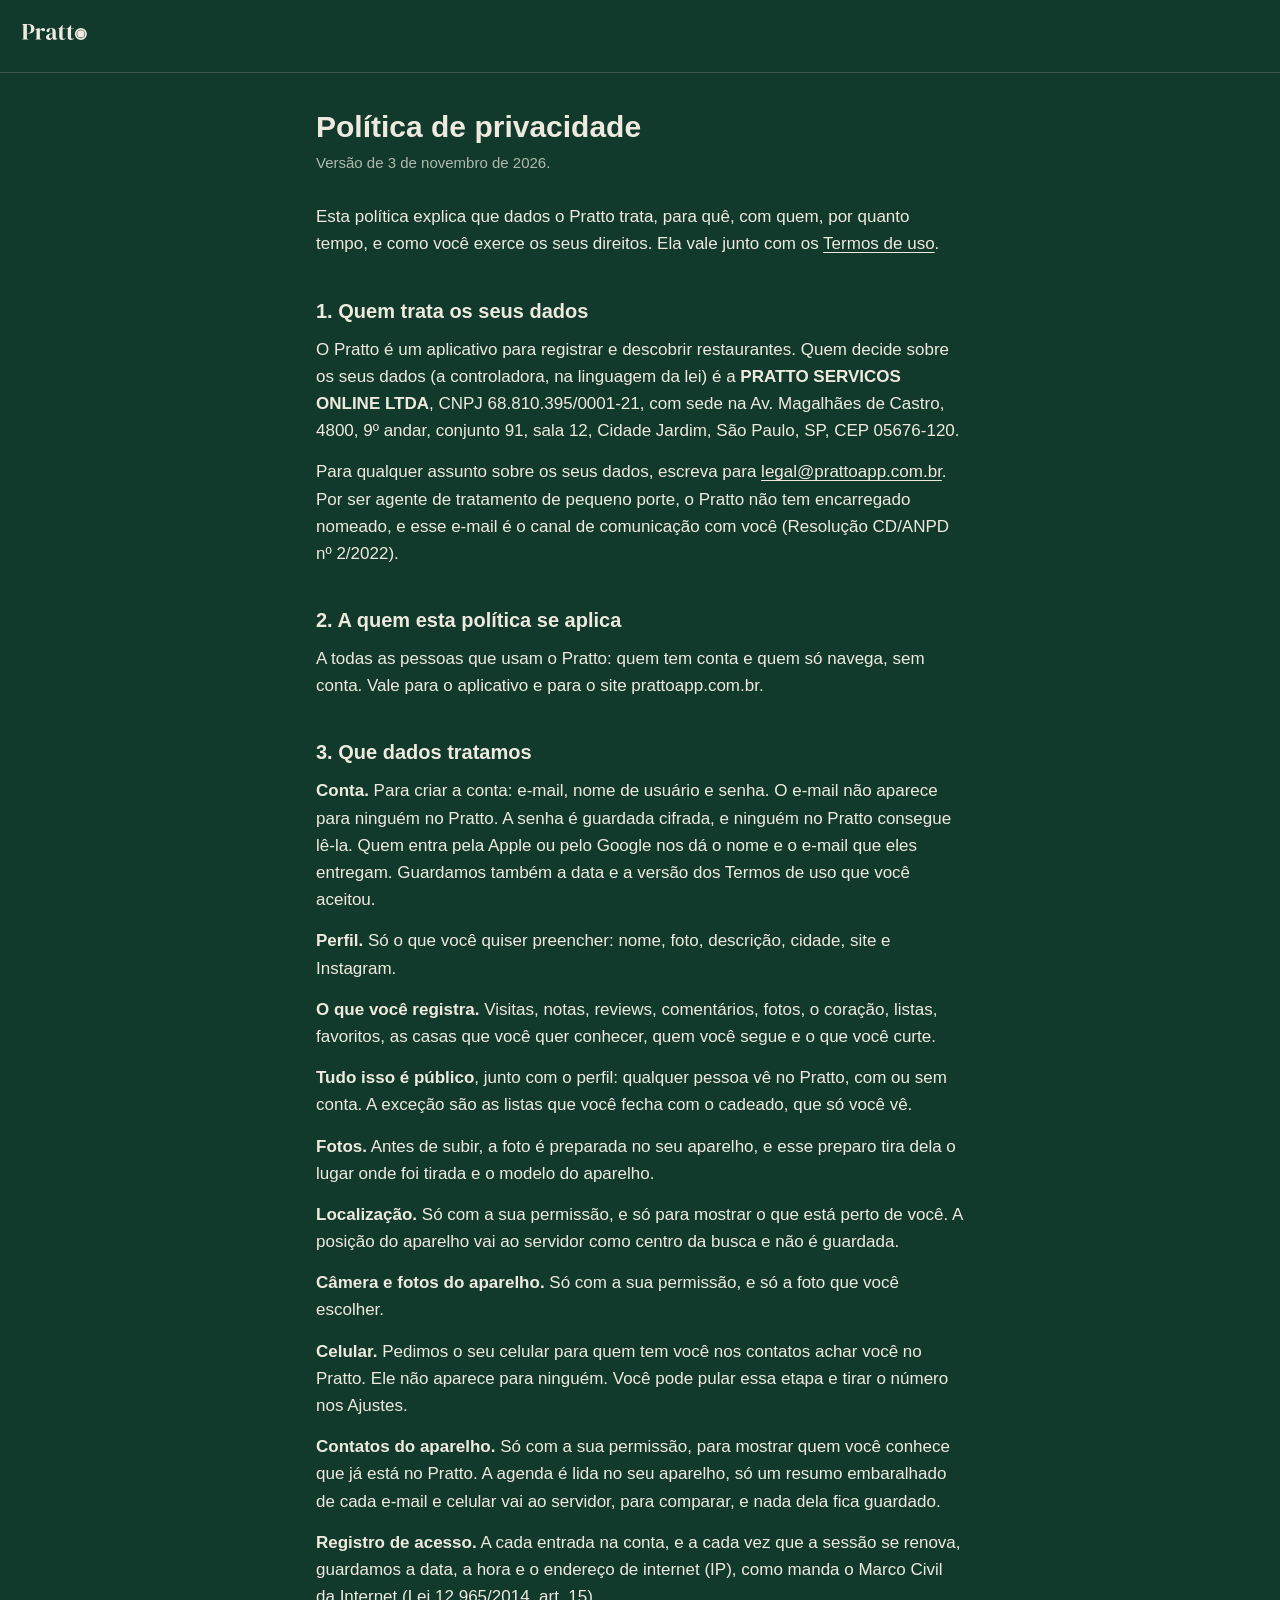
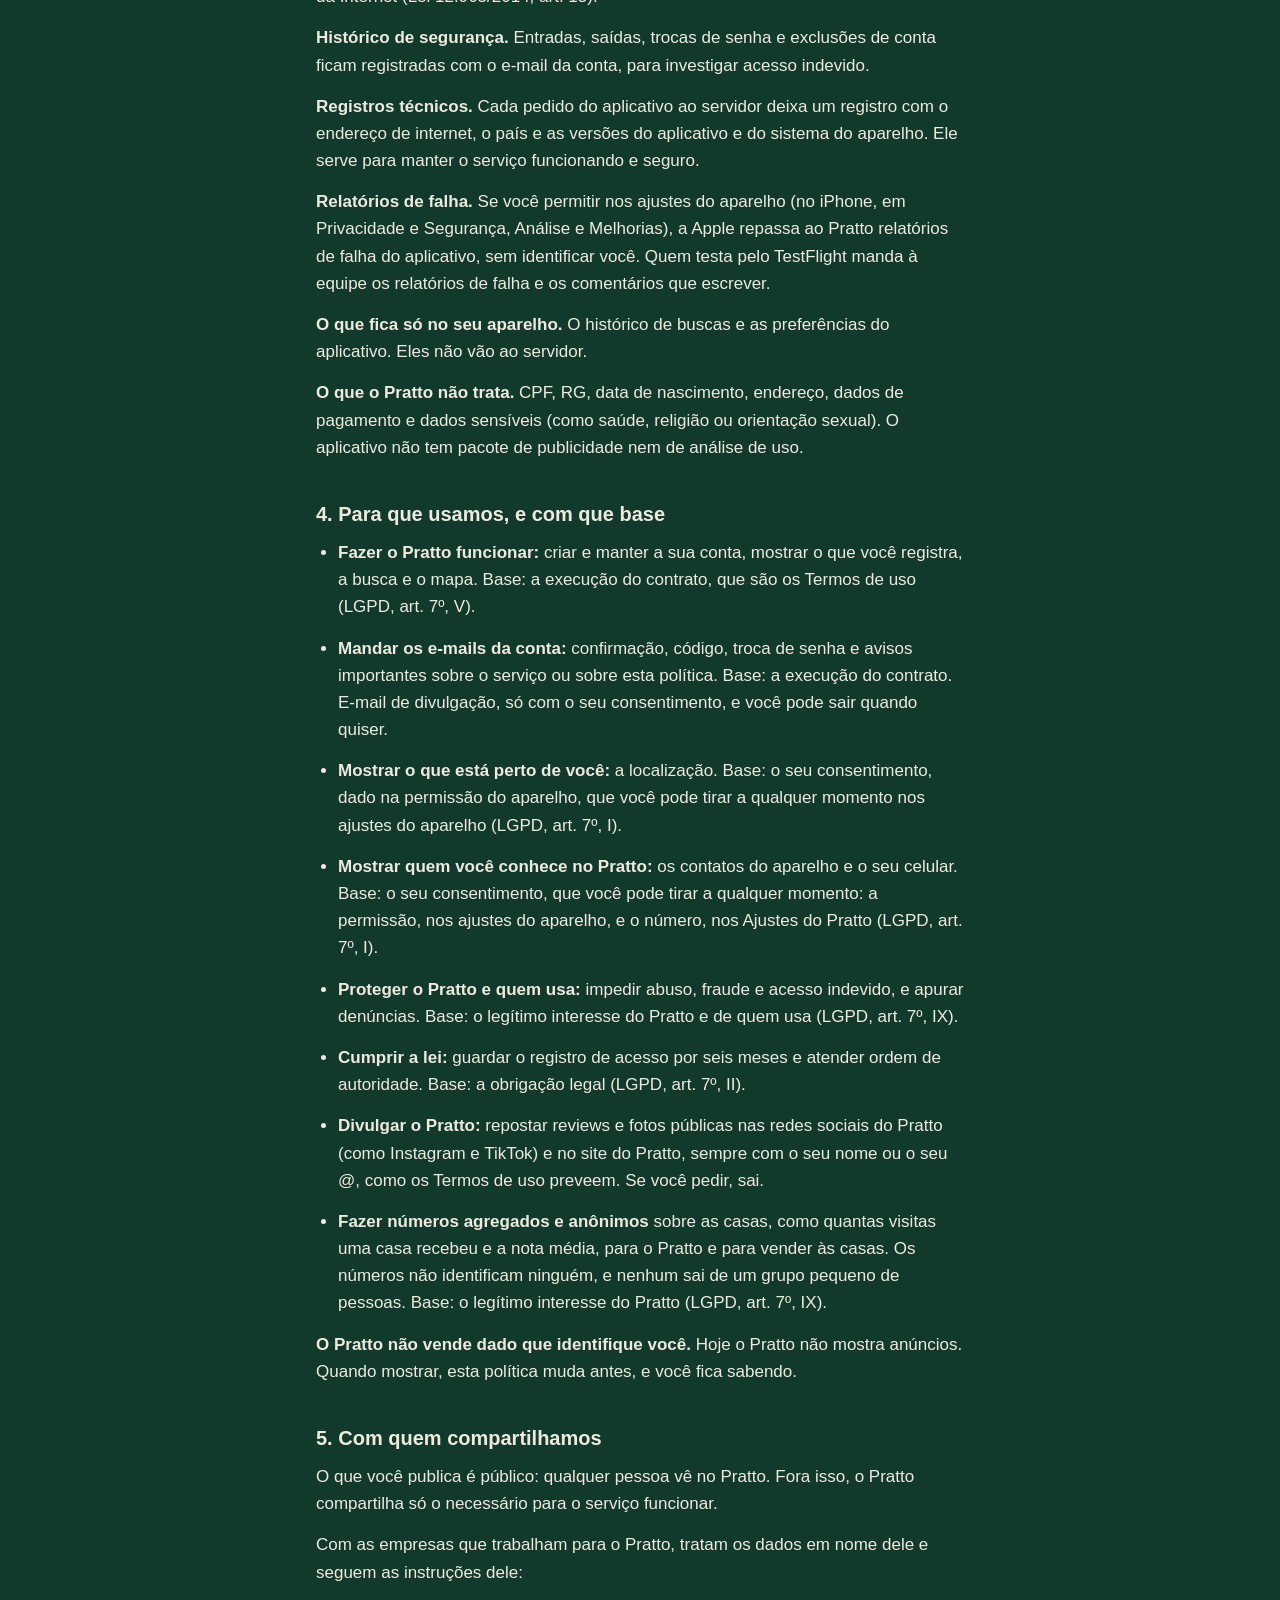
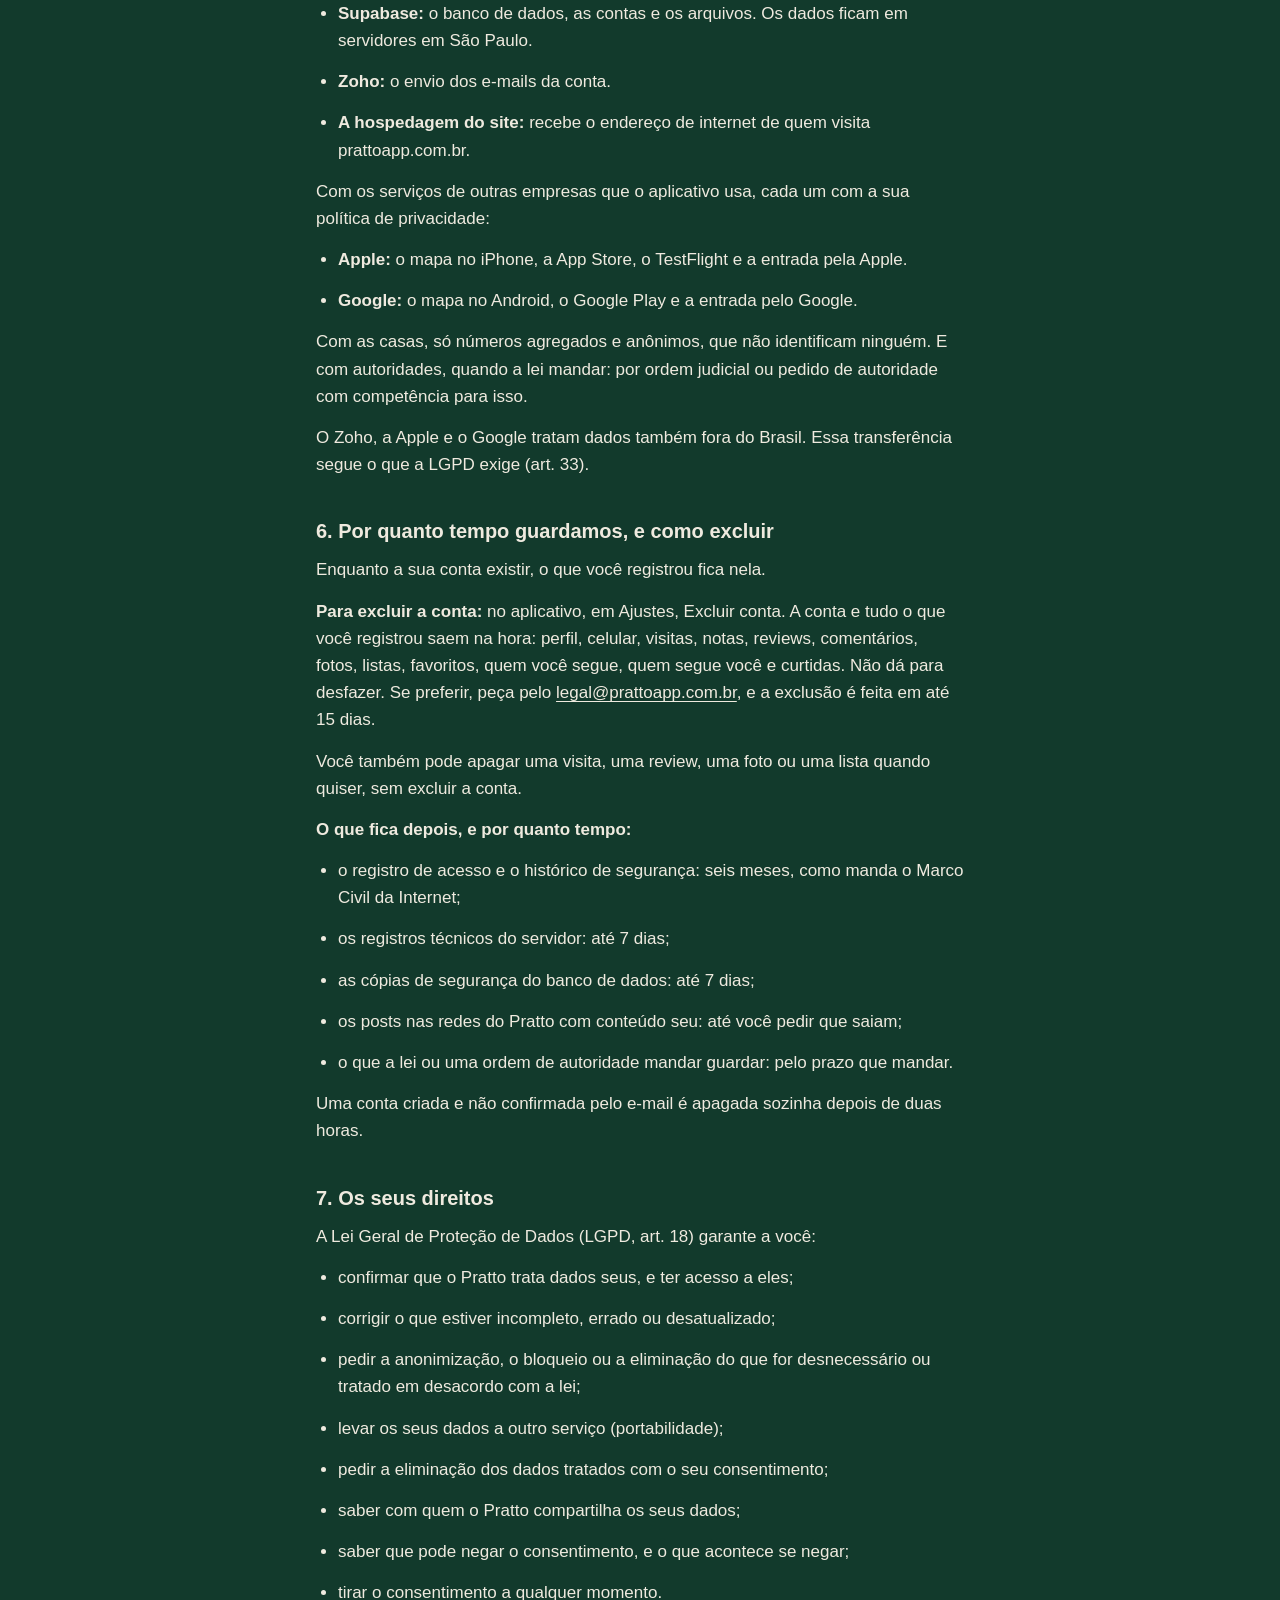
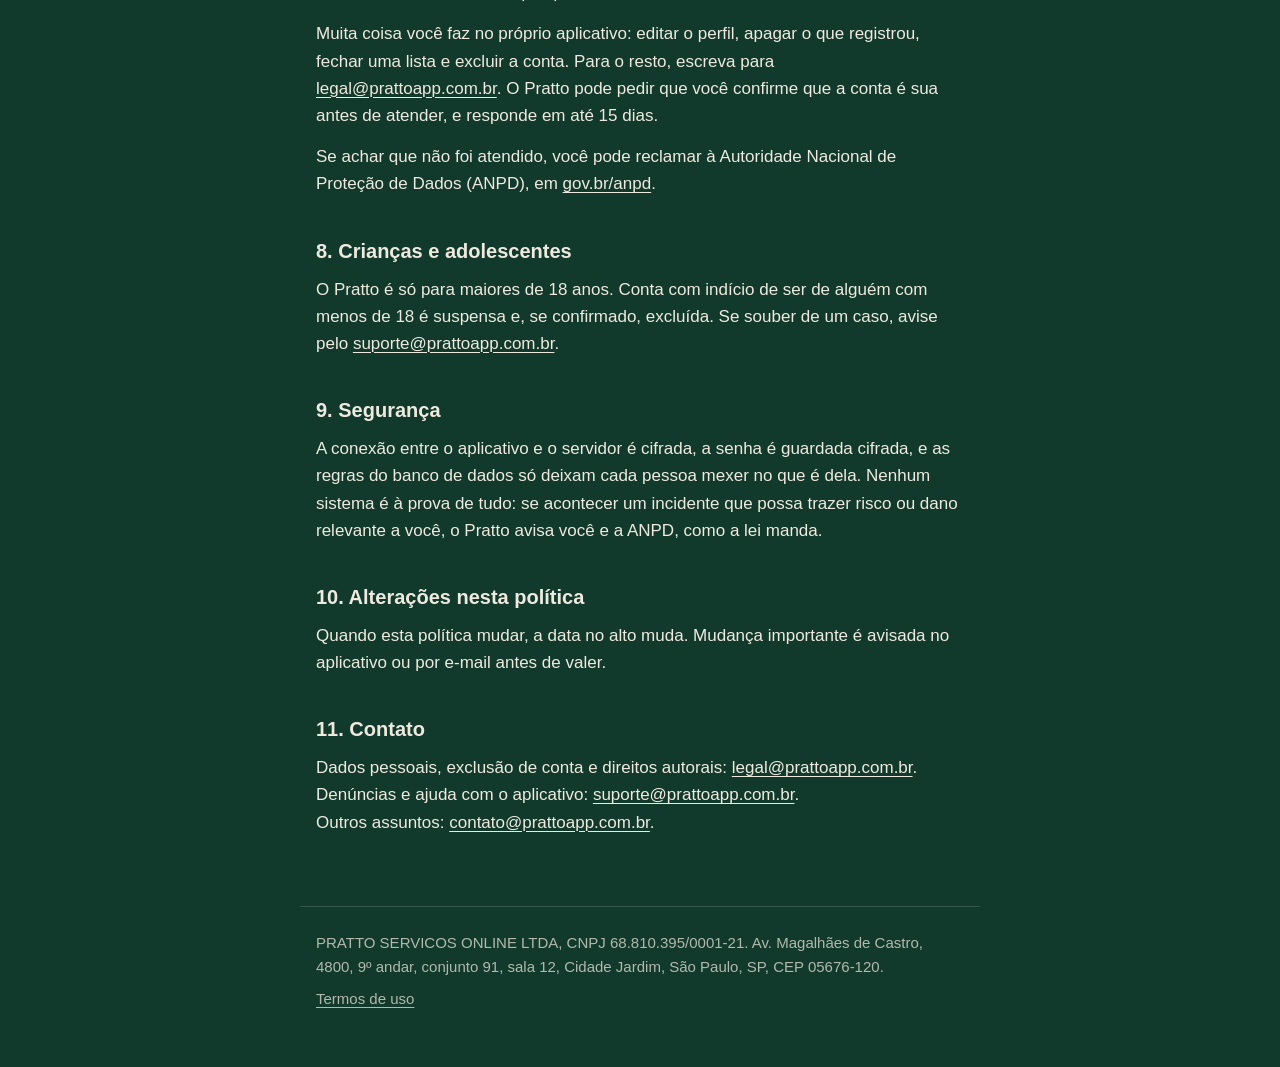
==== commit 9c157855: "A Política de Privacidade passa a dizer o que o app já faz: o celular, os contatos, a entrada pela A" ====
--- a/privacidade/index.html
+++ b/privacidade/index.html
@@ -47,14 +47,15 @@
       <h2>3. Que dados tratamos</h2>
       <p>
         <strong>Conta.</strong> Para criar a conta: e-mail, nome de usuário e senha. O e-mail não aparece para ninguém
-        no Pratto. A senha é guardada cifrada, e ninguém no Pratto consegue lê-la. Guardamos também a data e a versão
-        dos Termos de uso que você aceitou.
+        no Pratto. A senha é guardada cifrada, e ninguém no Pratto consegue lê-la. Quem entra pela Apple ou pelo Google
+        nos dá o nome e o e-mail que eles entregam. Guardamos também a data e a versão dos Termos de uso que você
+        aceitou.
       </p>
       <p>
         <strong>Perfil.</strong> Só o que você quiser preencher: nome, foto, descrição, cidade, site e Instagram.
       </p>
       <p>
-        <strong>O que você registra.</strong> Visitas, notas, reviews, fotos, o coração, listas, favoritos, as casas
+        <strong>O que você registra.</strong> Visitas, notas, reviews, comentários, fotos, o coração, listas, favoritos, as casas
         que você quer conhecer, quem você segue e o que você curte.
       </p>
       <p>
@@ -71,6 +72,15 @@
       </p>
       <p>
         <strong>Câmera e fotos do aparelho.</strong> Só com a sua permissão, e só a foto que você escolher.
+      </p>
+      <p>
+        <strong>Celular.</strong> Pedimos o seu celular para quem tem você nos contatos achar você no Pratto. Ele não
+        aparece para ninguém. Você pode pular essa etapa e tirar o número nos Ajustes.
+      </p>
+      <p>
+        <strong>Contatos do aparelho.</strong> Só com a sua permissão, para mostrar quem você conhece que já está no
+        Pratto. A agenda é lida no seu aparelho, só um resumo embaralhado de cada e-mail e celular vai ao servidor, para
+        comparar, e nada dela fica guardado.
       </p>
       <p>
         <strong>Registro de acesso.</strong> A cada entrada na conta, e a cada vez que a sessão se renova, guardamos a
@@ -95,7 +105,7 @@
         não vão ao servidor.
       </p>
       <p>
-        <strong>O que o Pratto não trata.</strong> CPF, RG, telefone, data de nascimento, endereço, dados de pagamento e
+        <strong>O que o Pratto não trata.</strong> CPF, RG, data de nascimento, endereço, dados de pagamento e
         dados sensíveis (como saúde, religião ou orientação sexual). O aplicativo não tem pacote de publicidade nem de
         análise de uso.
       </p>
@@ -116,6 +126,11 @@
           permissão do aparelho, que você pode tirar a qualquer momento nos ajustes do aparelho (LGPD, art. 7º, I).
         </li>
         <li>
+          <strong>Mostrar quem você conhece no Pratto:</strong> os contatos do aparelho e o seu celular. Base: o seu
+          consentimento, que você pode tirar a qualquer momento: a permissão, nos ajustes do aparelho, e o número, nos
+          Ajustes do Pratto (LGPD, art. 7º, I).
+        </li>
+        <li>
           <strong>Proteger o Pratto e quem usa:</strong> impedir abuso, fraude e acesso indevido, e apurar denúncias.
           Base: o legítimo interesse do Pratto e de quem usa (LGPD, art. 7º, IX).
         </li>
@@ -152,8 +167,8 @@
       </ul>
       <p>Com os serviços de outras empresas que o aplicativo usa, cada um com a sua política de privacidade:</p>
       <ul>
-        <li><strong>Apple:</strong> o mapa no iPhone, a App Store e o TestFlight.</li>
-        <li><strong>Google:</strong> o mapa no Android e o Google Play.</li>
+        <li><strong>Apple:</strong> o mapa no iPhone, a App Store, o TestFlight e a entrada pela Apple.</li>
+        <li><strong>Google:</strong> o mapa no Android, o Google Play e a entrada pelo Google.</li>
       </ul>
       <p>
         Com as casas, só números agregados e anônimos, que não identificam ninguém. E com autoridades, quando a lei
@@ -168,8 +183,8 @@
       <p>Enquanto a sua conta existir, o que você registrou fica nela.</p>
       <p>
         <strong>Para excluir a conta:</strong> no aplicativo, em Ajustes, Excluir conta. A conta e tudo o que você
-        registrou saem na hora: perfil, visitas, notas, reviews, fotos, listas, favoritos, quem você segue, quem segue
-        você e curtidas. Não dá para desfazer. Se preferir, peça pelo
+        registrou saem na hora: perfil, celular, visitas, notas, reviews, comentários, fotos, listas, favoritos, quem
+        você segue, quem segue você e curtidas. Não dá para desfazer. Se preferir, peça pelo
         <a href="mailto:legal@prattoapp.com.br">legal@prattoapp.com.br</a>, e a exclusão é feita em até 15
         dias.
       </p>
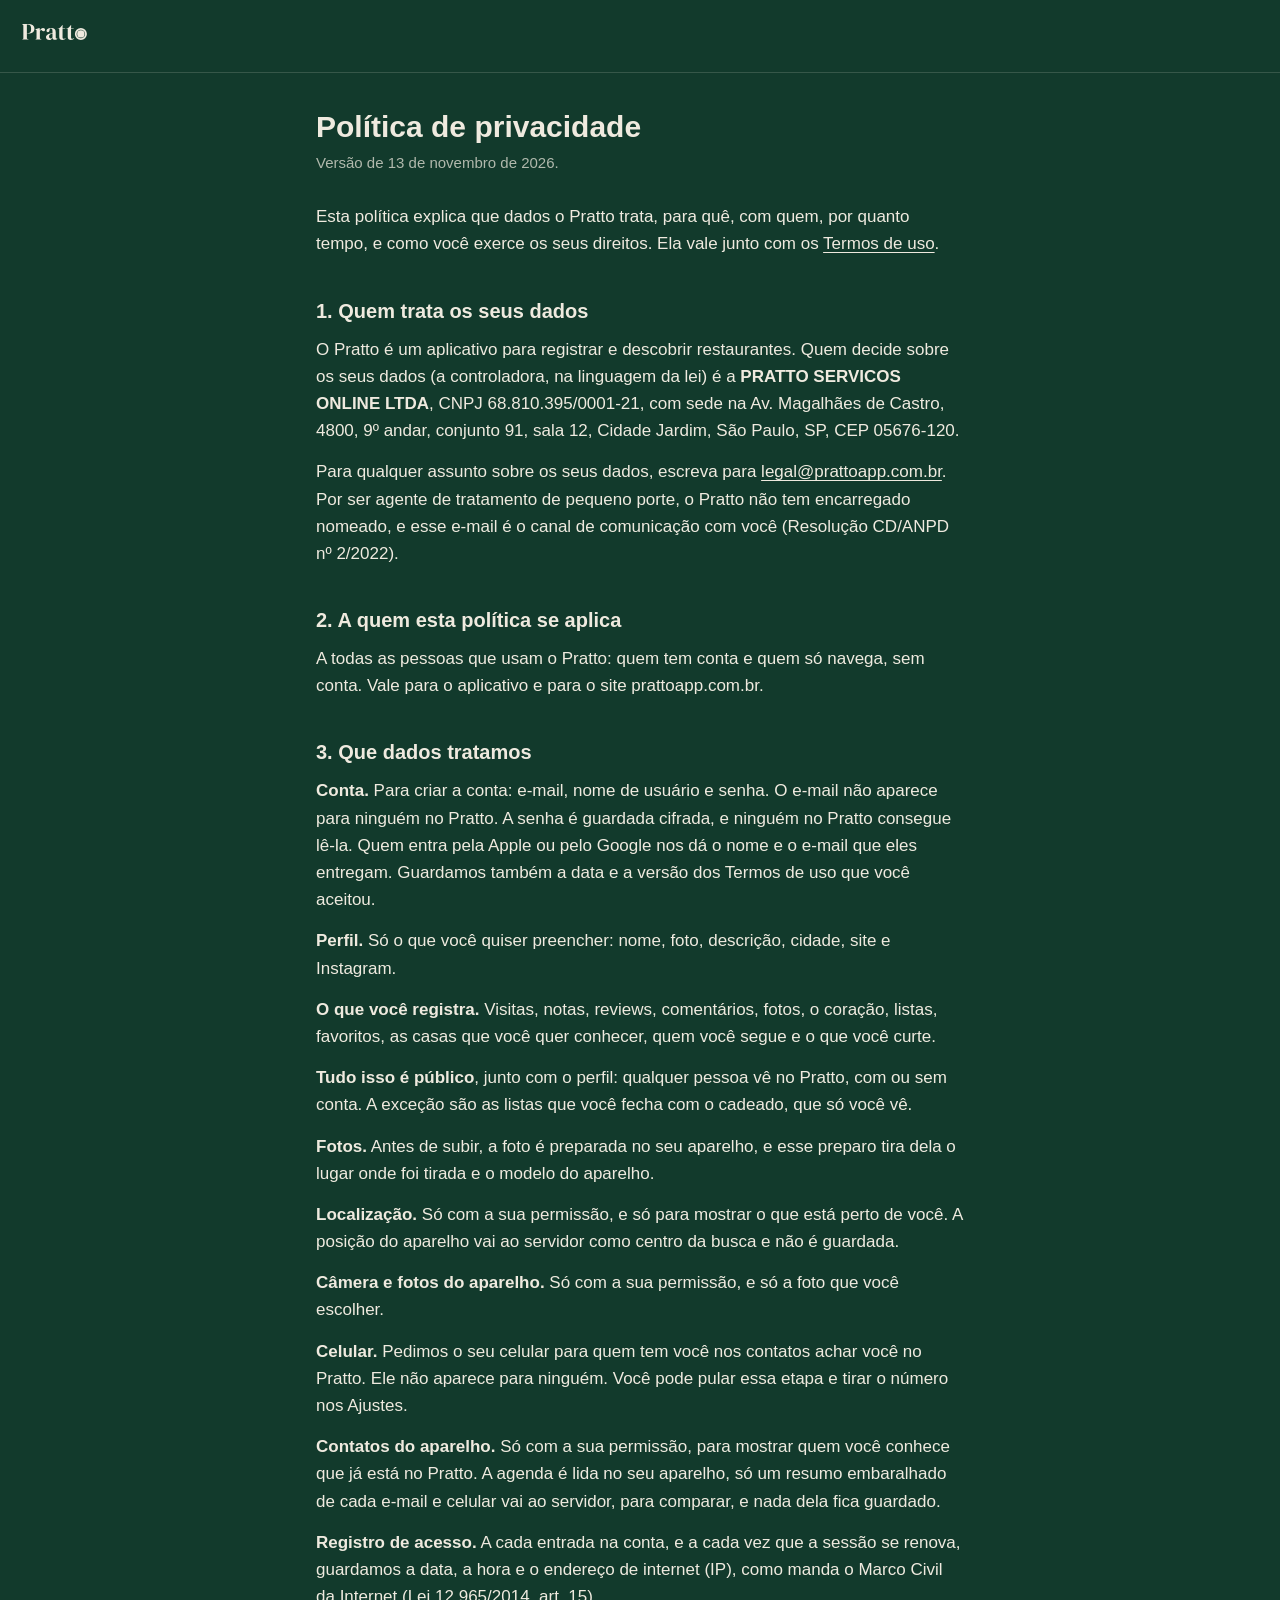
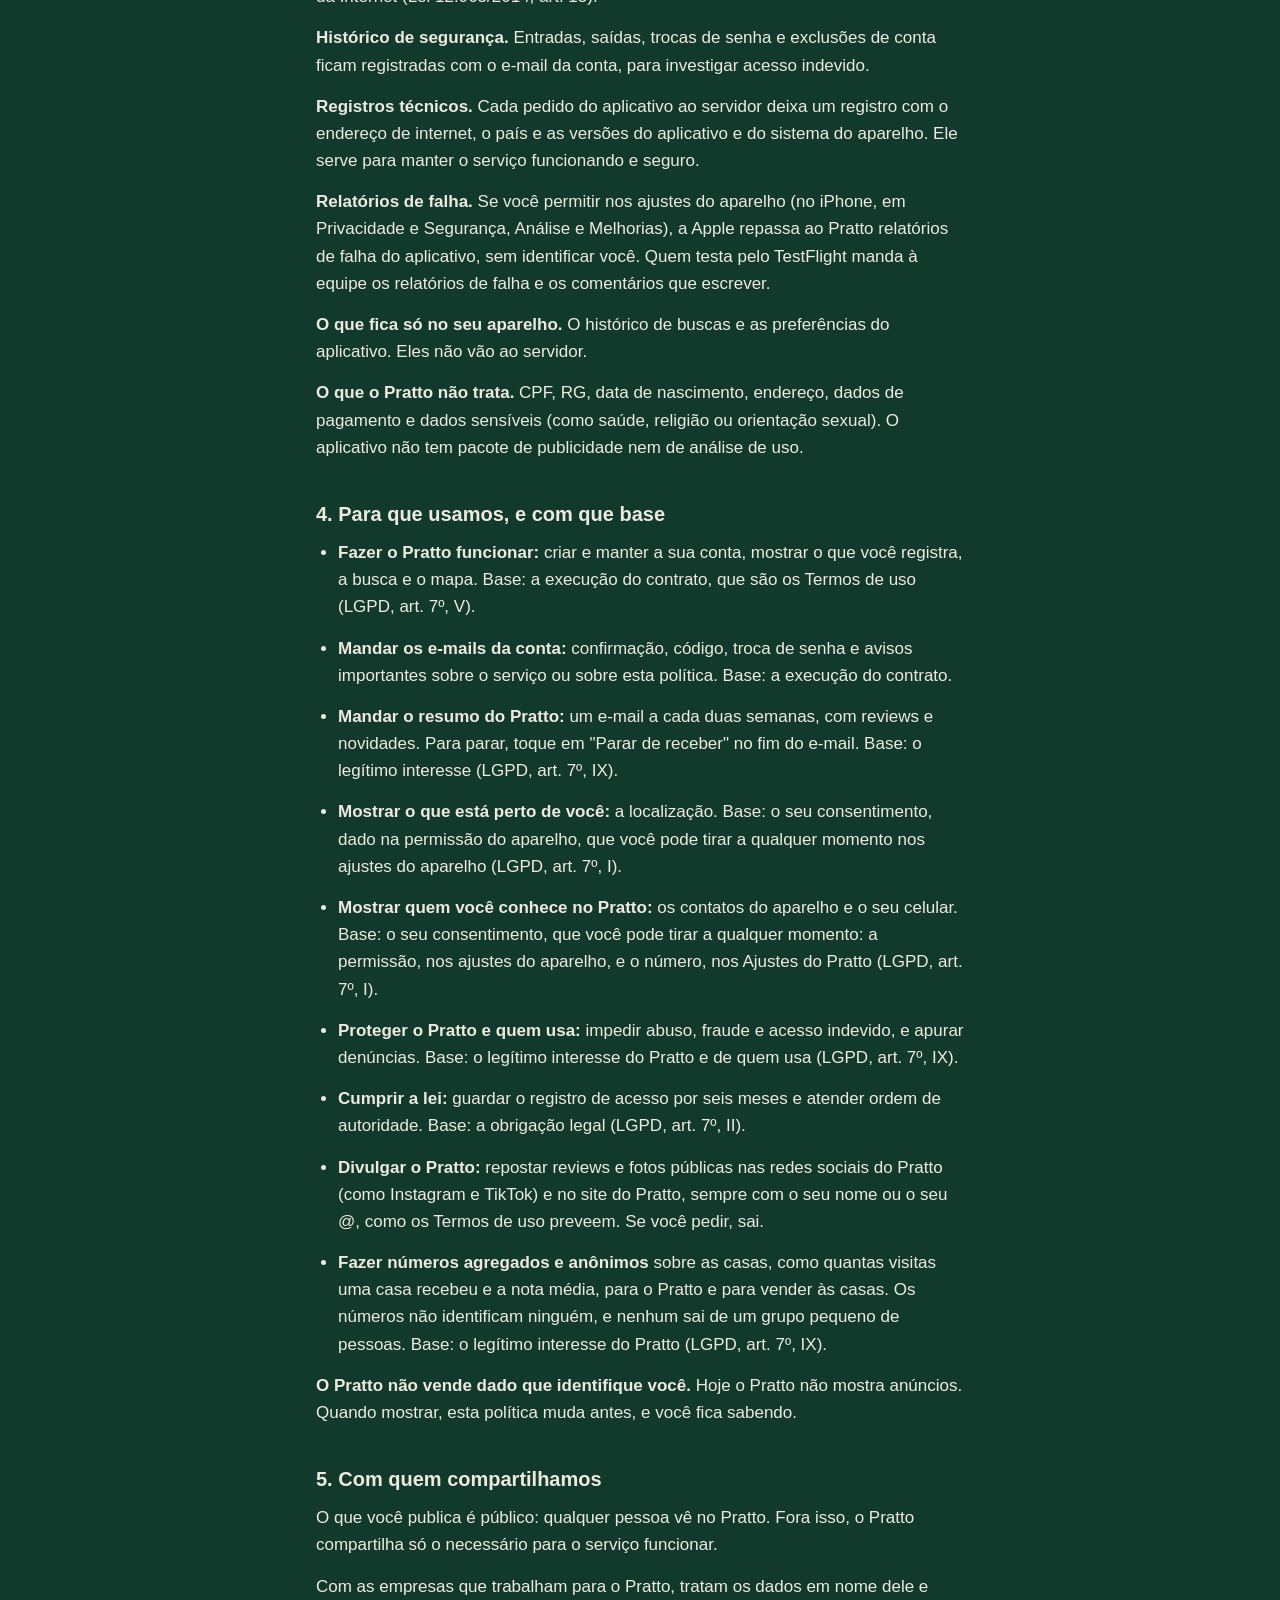
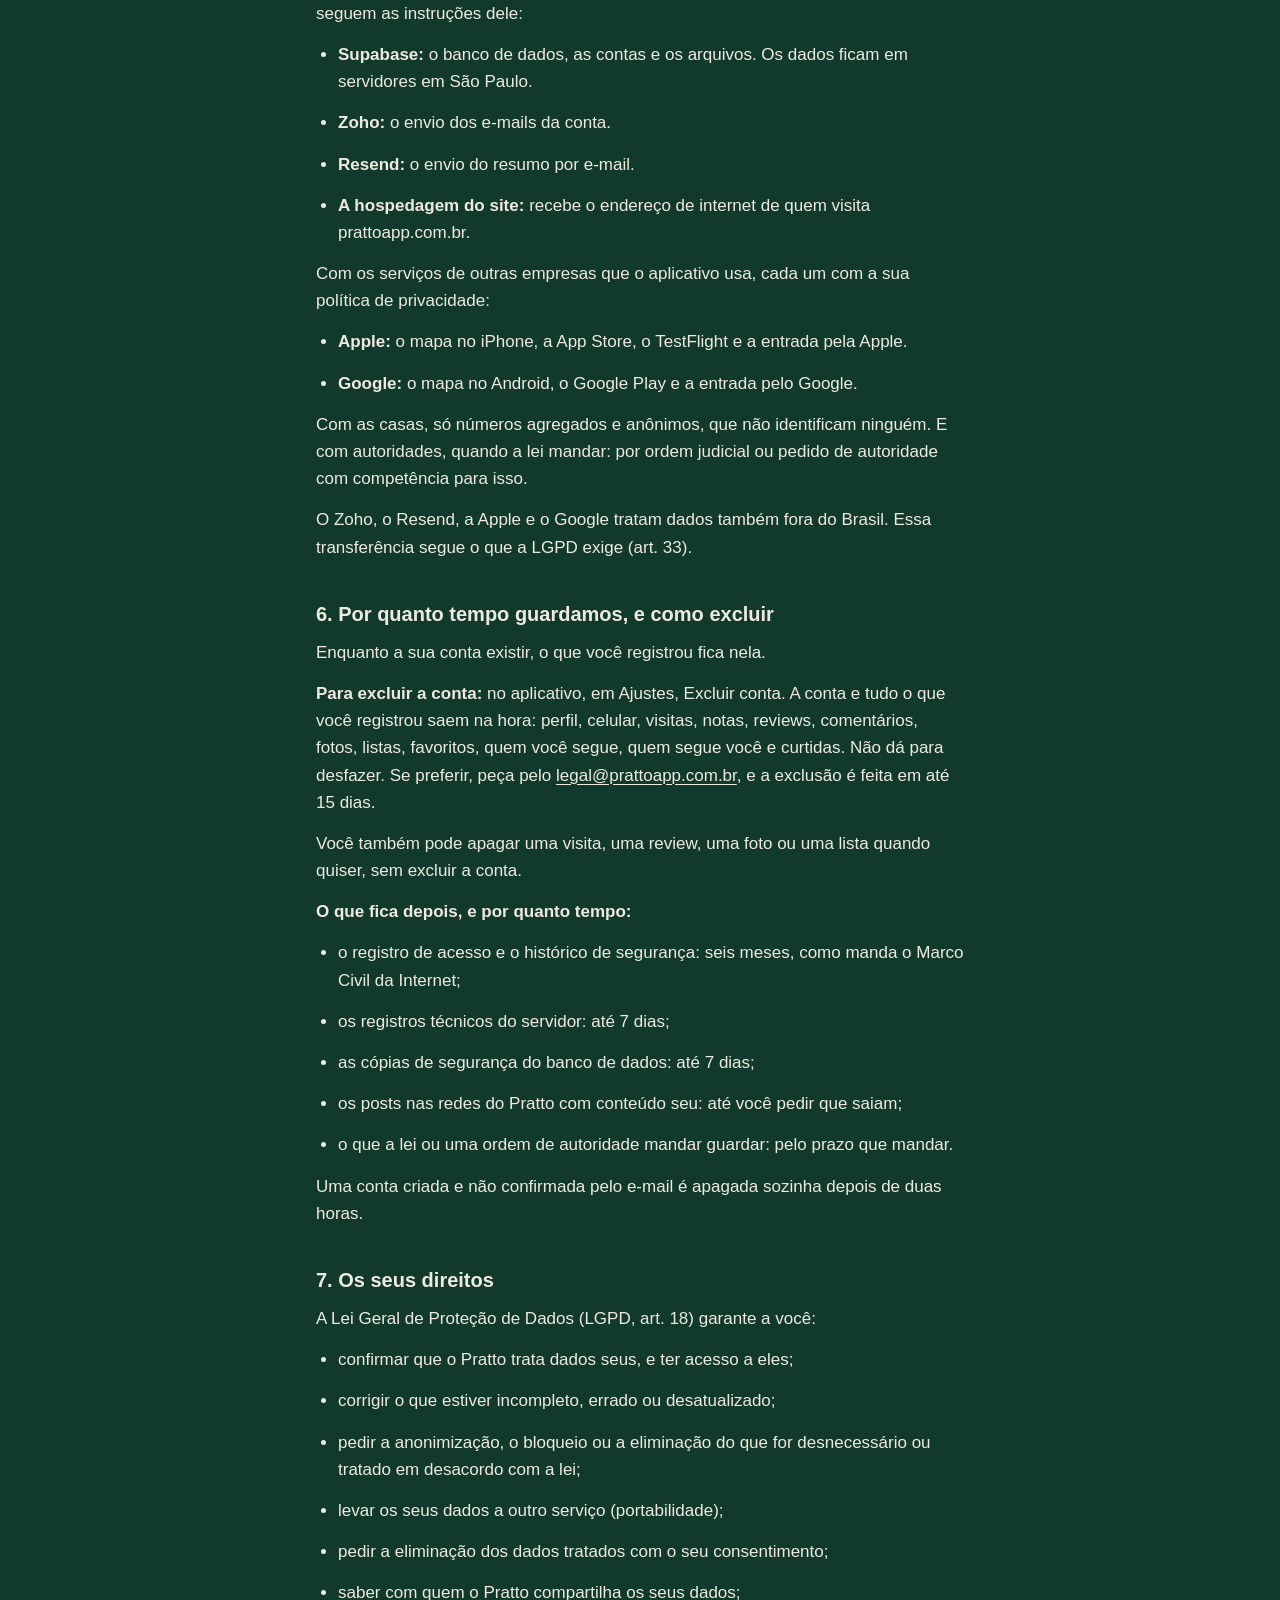
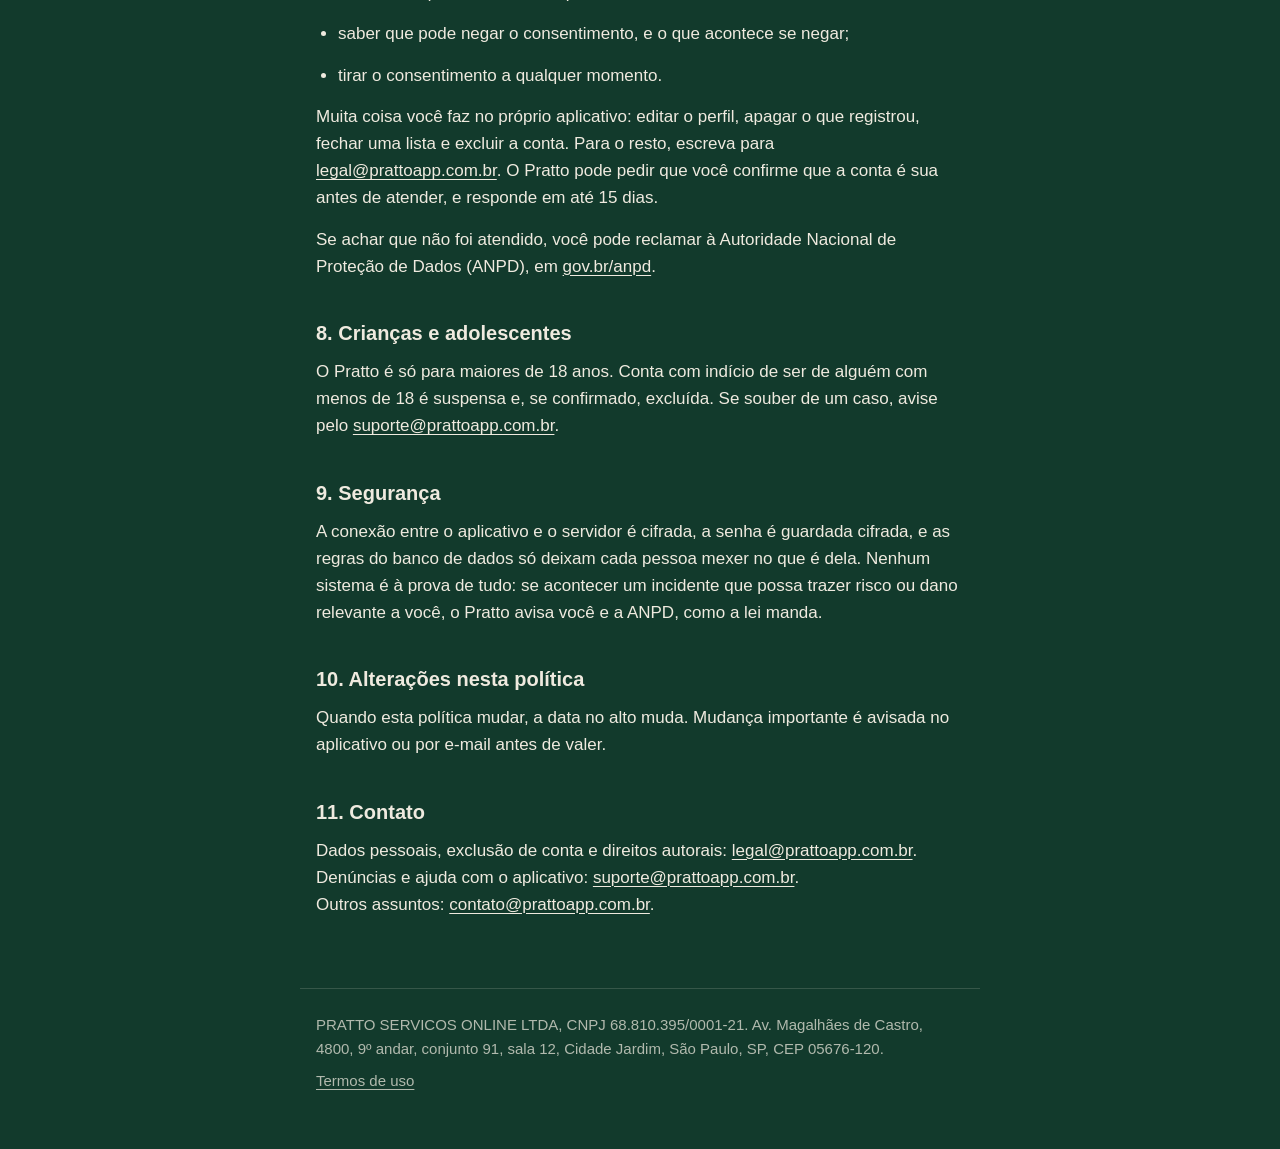
==== commit 13119694: "Política de privacidade: o resumo por e-mail a cada duas semanas, com o Parar de receber no fim de c" ====
--- a/privacidade/index.html
+++ b/privacidade/index.html
@@ -17,7 +17,7 @@
 
     <main class="texto">
       <h1>Política de privacidade</h1>
-      <p class="versao">Versão de 3 de novembro de 2026.</p>
+      <p class="versao">Versão de 13 de novembro de 2026.</p>
 
       <p>
         Esta política explica que dados o Pratto trata, para quê, com quem, por quanto tempo, e como você exerce os
@@ -118,8 +118,11 @@
         </li>
         <li>
           <strong>Mandar os e-mails da conta:</strong> confirmação, código, troca de senha e avisos importantes sobre
-          o serviço ou sobre esta política. Base: a execução do contrato. E-mail de divulgação, só com o seu
-          consentimento, e você pode sair quando quiser.
+          o serviço ou sobre esta política. Base: a execução do contrato.
+        </li>
+        <li>
+          <strong>Mandar o resumo do Pratto:</strong> um e-mail a cada duas semanas, com reviews e novidades. Para
+          parar, toque em "Parar de receber" no fim do e-mail. Base: o legítimo interesse (LGPD, art. 7º, IX).
         </li>
         <li>
           <strong>Mostrar o que está perto de você:</strong> a localização. Base: o seu consentimento, dado na
@@ -163,6 +166,7 @@
       <ul>
         <li><strong>Supabase:</strong> o banco de dados, as contas e os arquivos. Os dados ficam em servidores em São Paulo.</li>
         <li><strong>Zoho:</strong> o envio dos e-mails da conta.</li>
+        <li><strong>Resend:</strong> o envio do resumo por e-mail.</li>
         <li><strong>A hospedagem do site:</strong> recebe o endereço de internet de quem visita prattoapp.com.br.</li>
       </ul>
       <p>Com os serviços de outras empresas que o aplicativo usa, cada um com a sua política de privacidade:</p>
@@ -175,7 +179,7 @@
         mandar: por ordem judicial ou pedido de autoridade com competência para isso.
       </p>
       <p>
-        O Zoho, a Apple e o Google tratam dados também fora do Brasil. Essa transferência segue o que a LGPD exige
+        O Zoho, o Resend, a Apple e o Google tratam dados também fora do Brasil. Essa transferência segue o que a LGPD exige
         (art. 33).
       </p>
 
